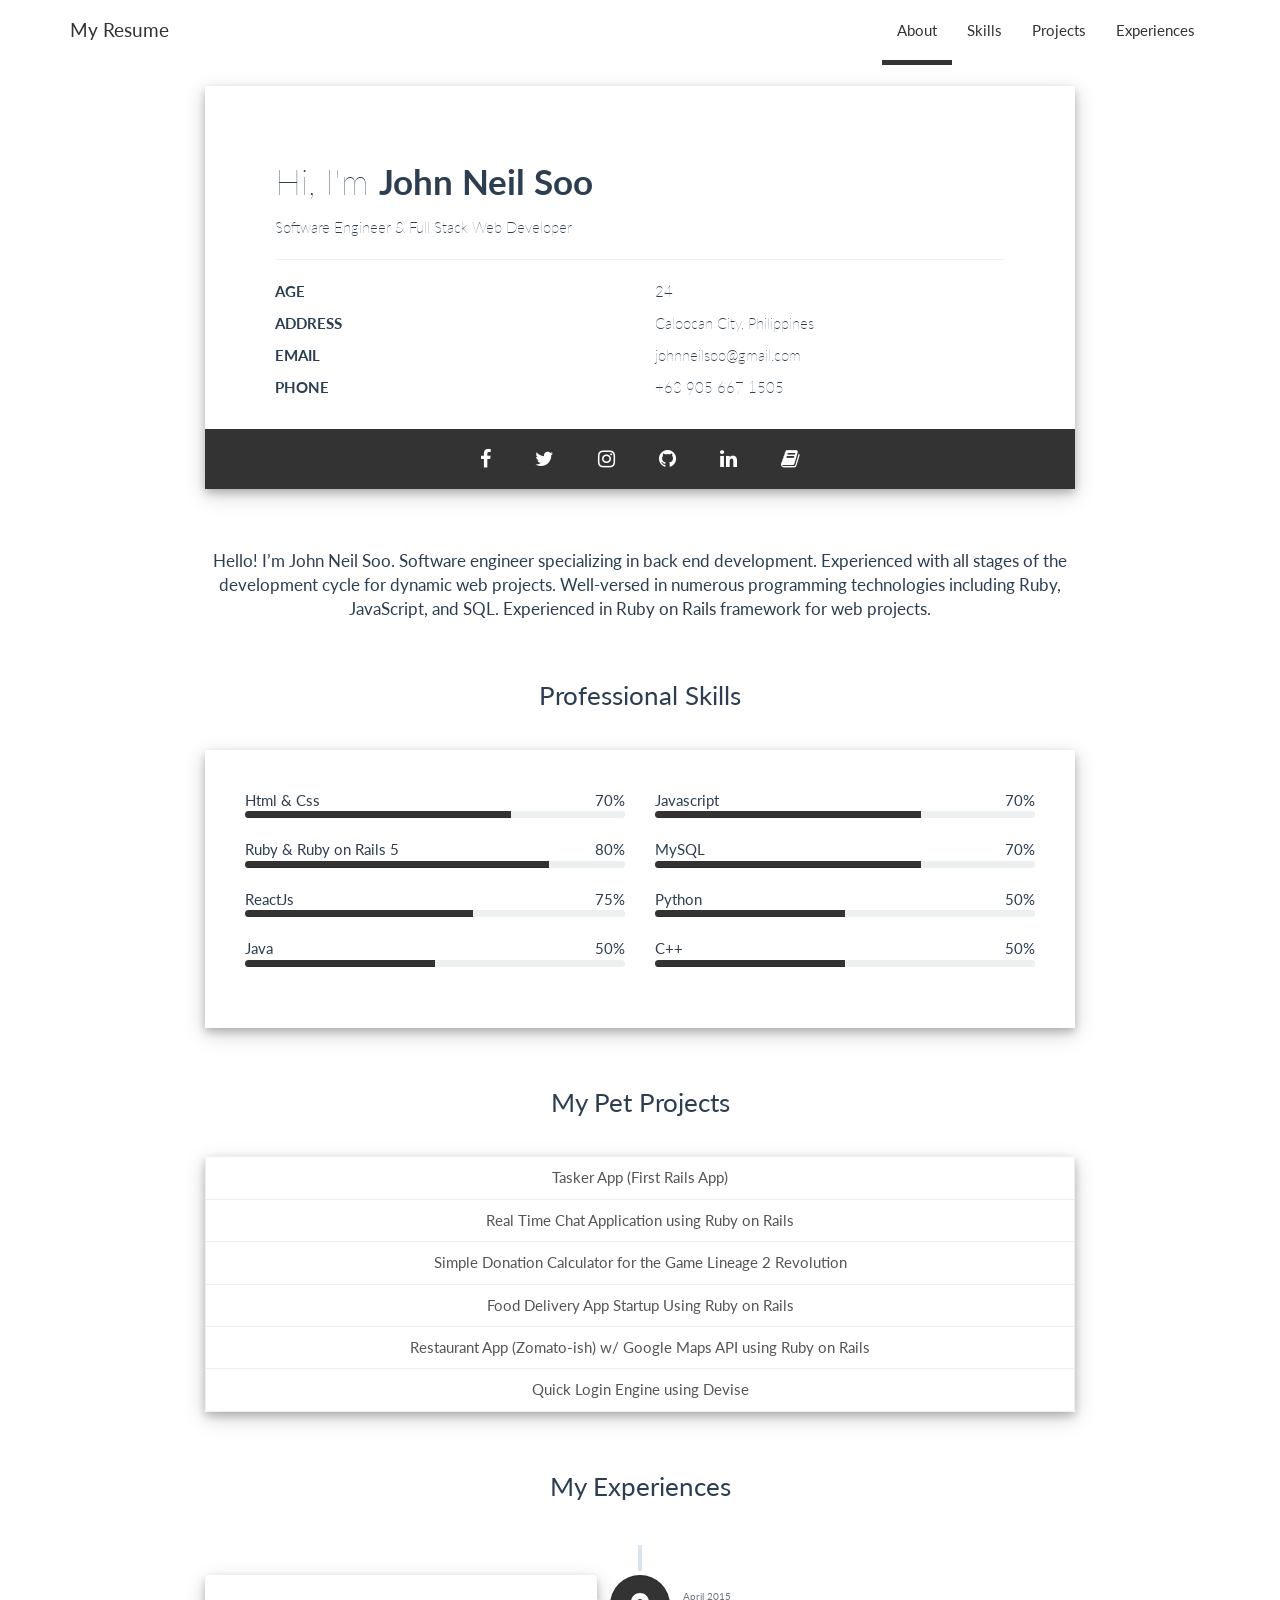
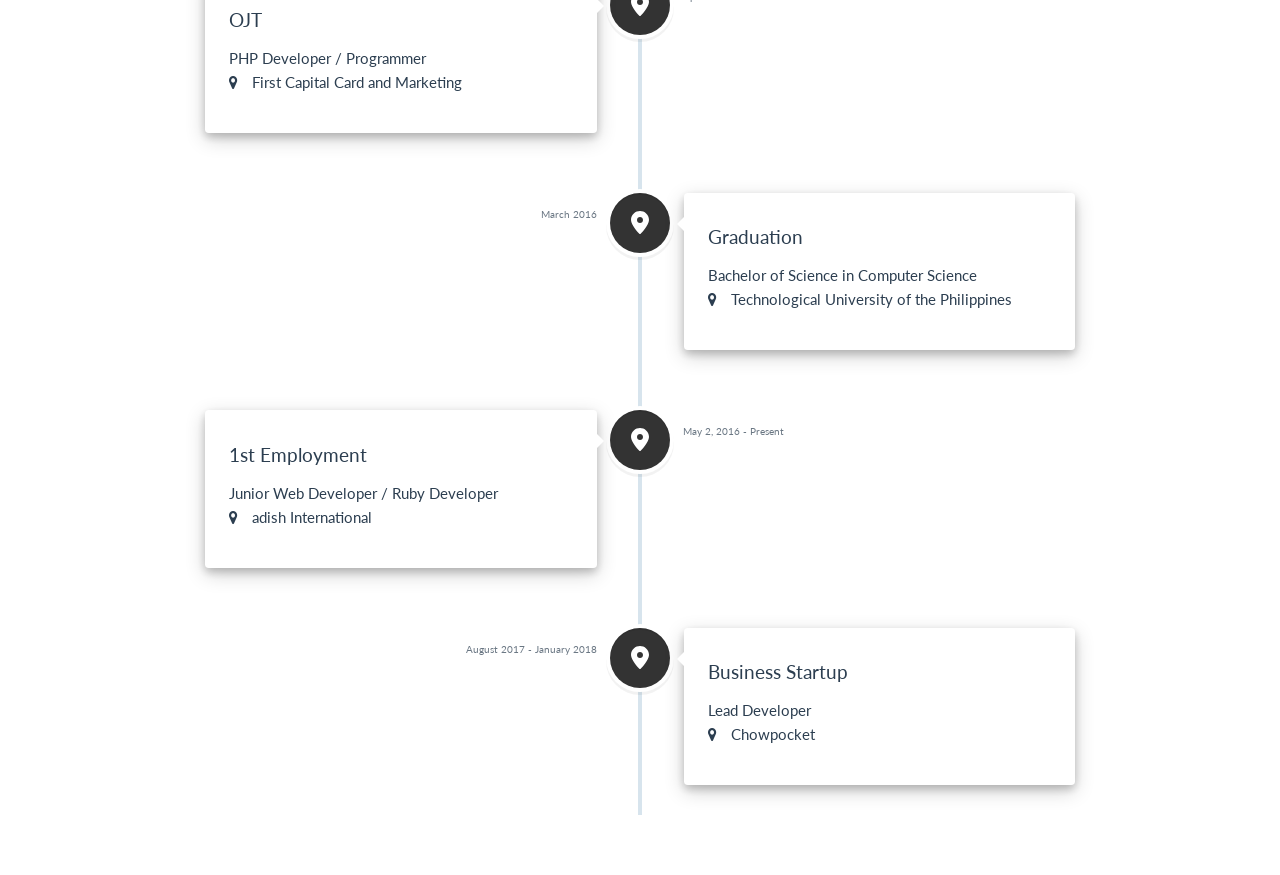
==== index.html @ f39c46b1 "update" ====
<!DOCTYPE html>
<html>
  <head>
    <title>JN Soo</title>
    <link rel="stylesheet" href="./css/bootstrap.css">
    <link rel="stylesheet" href="./css/index.css">
    <link rel="stylesheet" href="./css/style.css">
    <link rel="stylesheet" href="./css/animate.css">
    <link rel="stylesheet" href="./css/font-awesome.min.css">

    <script src="https://ajax.googleapis.com/ajax/libs/jquery/3.1.1/jquery.min.js"></script>
    <script src="./js/bootstrap.min.js"></script>
    <script src="./js/main.js"></script>
    <script src="./js/modernizr.js"></script>
    <script src="./js/index.js"></script>
  </head>
  <body id="about">
    <nav class="navbar navbar-default affix-top">
      <div class="container">
        <div class="navbar-header">
          <button type="button" class="navbar-toggle collapsed" data-toggle="collapse" data-target="#bs-example-navbar-collapse-1">
            <span class="sr-only">Toggle navigation</span>
            <span class="icon-bar"></span>
            <span class="icon-bar"></span>
            <span class="icon-bar"></span>
          </button>
          <a class="navbar-brand" href="#about">My Resume</a>
        </div>

        <div id="menu-center" class="collapse navbar-collapse">
          <ul class="nav navbar-nav navbar-right">
            <li class="active"><a href="#about">About <span class="sr-only">(current)</span></a></li>
            <li><a href="#skills">Skills</a></li>
            <li><a href="#projects">Projects</a></li>
            <li><a href="#experiences">Experiences</a></li>
          </ul>
        </div>
      </div>
    </nav>

    <div class="container container-body">
      <div class="profile-card with-shadow">
        <div class="profile-body">
          <div class="row">
            <div class="col-sm-12">
              <div class="profile-info">
                <div class="profile-title">
                  <p>Hi, I'm <b>John Neil Soo</b></p>
                </div>
                Software Engineer & Full Stack Web Developer
                <hr>
                <div class="row">
                  <div class="col-sm-6">
                    <p><b>AGE</b></p>
                  </div>
                  <div class="col-sm-6">
                    <p>24</p>
                  </div>
                  <div class="col-sm-6">
                    <p><b>ADDRESS</b></p>
                  </div>
                  <div class="col-sm-6">
                    <p>Caloocan City, Philippines</p>
                  </div>
                  <div class="col-sm-6">
                    <p><b>EMAIL</b></p>
                  </div>
                  <div class="col-sm-6">
                    <p>johnneilsoo@gmail.com</p>
                  </div>
                  <div class="col-sm-6">
                    <p><b>PHONE</b></p>
                  </div>
                  <div class="col-sm-6">
                    <p>+63 905 667 1505</p>
                  </div>
                </div>
              </div>
            </div>

          </div>
        </div>

        <div class="profile-card-footer">
          <div class="text-center profile-icons">
            <a href="https://www.facebook.com/jnsoo14" target="_blank" data-toggle='tooltip' title='Facebook' data-placement='bottom'><i class="fa fa-facebook"></i></a>
            <a href="https://twitter.com/Soosage" target="_blank" data-toggle='tooltip' title='Twitter' data-placement='bottom'><i class="fa fa-twitter"></i></a>
            <a href="https://www.instagram.com/jnsoo/" target="_blank" data-toggle='tooltip' title='Instagram' data-placement='bottom'><i class="fa fa-instagram"></i></a>
            <a href="https://github.com/jnsoo123" target="_blank" data-toggle='tooltip' title='Github' data-placement='bottom'><i class="fa fa-github"></i></a>
            <a href="https://www.linkedin.com/in/john-neil-soo-462283141/" target="_blank" data-toggle='tooltip' title='Linkedin' data-placement='bottom'><i class="fa fa-linkedin"></i></a>
            <a href="https://docs.google.com/document/d/1yaDJ1SK5xL2ByjGnhY2Q4fJQujVkq-oKQQRE0r4X5lg/edit?usp=sharing" target="_blank" data-toggle='tooltip' title='Online Resume' data-placement='bottom'><i class="fa fa-book"></i></a>
          </div>
        </div>
      </div>

      <div class="profile-description">
        <p>Hello! I’m John Neil Soo. Software engineer specializing in back end development. Experienced with all stages of the development cycle for dynamic web projects. Well-versed in numerous programming technologies including Ruby, JavaScript, and SQL. Experienced in Ruby on Rails framework for web projects. </p>
      </div>

      <div id="skills">
        <h3 class="text-center title-bottom-margin">Professional Skills</h3>

        <div class="professional-skills with-shadow">
          <div class="row">
            <div class="col-md-6">
              <div class="clearfix">
                <div class="pull-left">Html & Css</div>
                <div class="pull-right">70%</div>
              </div>
              <div class="progress">
                <div class="progress-bar" style="width: 70%;"></div>
              </div>
            </div>
            <div class="col-md-6">
              <div class="clearfix">
                <div class="pull-left">Javascript</div>
                <div class="pull-right">70%</div>
              </div>
              <div class="progress">
                <div class="progress-bar" style="width: 70%;"></div>
              </div>
            </div>
            <div class="col-md-6">
              <div class="clearfix">
                <div class="pull-left">Ruby & Ruby on Rails 5</div>
                <div class="pull-right">80%</div>
              </div>
              <div class="progress">
                <div class="progress-bar" style="width: 80%;"></div>
              </div>
            </div>
            <div class="col-md-6">
              <div class="clearfix">
                <div class="pull-left">MySQL</div>
                <div class="pull-right">70%</div>
              </div>
              <div class="progress">
                <div class="progress-bar" style="width: 70%;"></div>
              </div>
            </div>
            <div class="col-md-6">
              <div class="clearfix">
                <div class="pull-left">ReactJs</div>
                <div class="pull-right">75%</div>
              </div>
              <div class="progress">
                <div class="progress-bar" style="width: 60%;"></div>
              </div>
            </div>
            <div class="col-md-6">
              <div class="clearfix">
                <div class="pull-left">Python</div>
                <div class="pull-right">50%</div>
              </div>
              <div class="progress">
                <div class="progress-bar" style="width: 50%;"></div>
              </div>
            </div>
            <div class="col-md-6">
              <div class="clearfix">
                <div class="pull-left">Java</div>
                <div class="pull-right">50%</div>
              </div>
              <div class="progress">
                <div class="progress-bar" style="width: 50%;"></div>
              </div>
            </div>
            <div class="col-md-6">
              <div class="clearfix">
                <div class="pull-left">C++</div>
                <div class="pull-right">50%</div>
              </div>
              <div class="progress">
                <div class="progress-bar" style="width: 50%;"></div>
              </div>
            </div>
          </div>
        </div>
      </div>

      <div id="projects">
        <h3 class="text-center title-bottom-margin">My Pet Projects</h3>

        <div class="list-group with-shadow">
          <a href="https://simpletasker.herokuapp.com/"  target="_blank" class="list-group-item text-center">Tasker App (First Rails App)</a>
          <a href="https://chatawesome.herokuapp.com"  target="_blank" class="list-group-item text-center">Real Time Chat Application using Ruby on Rails</a>
          <a href='https://github.com/jnsoo123/donation_calculator' target='_blank' class='list-group-item text-center'>Simple Donation Calculator for the Game Lineage 2 Revolution</a>
          <a href="https://chowpocket.herokuapp.com"  target="_blank" class="list-group-item text-center">Food Delivery App Startup Using Ruby on Rails</a>
          <a href="https://github.com/jnsoo123/restaurant_app"  target="_blank" class="list-group-item text-center">Restaurant App (Zomato-ish) w/ Google Maps API using Ruby on Rails</a>
          <a href='https://github.com/jnsoo123/quick_login/' target='_blank' class='list-group-item text-center'>Quick Login Engine using Devise</a>
        </div>
      </div>

      <div id="experiences">
        <h3 class="text-center title-bottom-margin">My Experiences</h3>
        <section id="cd-timeline">
        	<div class="cd-timeline-block">
        		<div class="cd-timeline-img" style="background-color: #333;">
        			<img src="./img/cd-icon-location.svg" alt="Picture">
        		</div> <!-- cd-timeline-img -->

        		<div class="cd-timeline-content with-shadow">
        			<h4>OJT</h4>
        			<p>PHP Developer / Programmer<br>
              <i class="fa fa-map-marker" style="margin-right: 10px;"></i> First Capital Card and Marketing</p>
        			<span class="cd-date">April 2015</span>
        		</div> <!-- cd-timeline-content -->
        	</div> <!-- cd-timeline-block -->

          <div class="cd-timeline-block">
        		<div class="cd-timeline-img" style="background-color: #333;">
        			<img src="./img/cd-icon-location.svg" alt="Picture">
        		</div> <!-- cd-timeline-img -->

        		<div class="cd-timeline-content with-shadow">
        			<h4>Graduation</h4>
        			<p>Bachelor of Science in Computer Science<br>
              <i class="fa fa-map-marker" style="margin-right: 10px;"></i> Technological University of the Philippines</p>
        			<span class="cd-date">March 2016</span>
        		</div> <!-- cd-timeline-content -->
        	</div> <!-- cd-timeline-block -->

          <div class="cd-timeline-block">
        		<div class="cd-timeline-img" style="background-color: #333;">
        			<img src="./img/cd-icon-location.svg" alt="Picture">
        		</div> <!-- cd-timeline-img -->

        		<div class="cd-timeline-content with-shadow">
        			<h4>1st Employment</h4>
        			<p>Junior Web Developer / Ruby Developer<br>
              <i class="fa fa-map-marker" style="margin-right: 10px;"></i> adish International</p>
        			<span class="cd-date">May 2, 2016 - Present</span>
        		</div> <!-- cd-timeline-content -->
        	</div> <!-- cd-timeline-block -->

          <div class="cd-timeline-block">
        		<div class="cd-timeline-img" style="background-color: #333;">
        			<img src="./img/cd-icon-location.svg" alt="Picture">
        		</div> <!-- cd-timeline-img -->

        		<div class="cd-timeline-content with-shadow">
        			<h4>Business Startup</h4>
        			<p>Lead Developer<br>
              <i class="fa fa-map-marker" style="margin-right: 10px;"></i> Chowpocket</p>
        			<span class="cd-date">August 2017 - January 2018</span>
        		</div> <!-- cd-timeline-content -->
        	</div> <!-- cd-timeline-block -->
        </section>
      </div>
    </div>

  </body>
</html>
---- css/index.css ----
.navbar {
  z-index: 1000;
}

.container-body {
  max-width: 900px;
}

.container-body > div {
  margin-bottom: 60px;
}

.profile-card {
  margin-bottom: 50px;
}

.with-shadow {
  box-shadow: 0 4px 8px 0 rgba(0, 0, 0, 0.2), 0 6px 20px 0 rgba(0, 0, 0, 0.19)!important;
}

.profile-body {
  padding: 50px 50px 0 50px;
  font-weight: 100;
}

.profile-info {
  padding: 20px;
}

.profile-info .profile-title {
  font-size: 35px;
}

.profile-card-footer {
  height: 60px;
  background-color: #333;
  color: white;
  padding: 15px;
}

.profile-icons a {
  margin: 0 20px;
  font-size: 20px;
  color: white;
}

.profile-description p {
  text-align: center;
  font-size: 17px;
}

.professional-skills {
  padding: 40px;
}

.progress, .progress-bar {
  height: 7px;
}
.progress-bar {
  background-color: #333;
}

.title-bottom-margin {
  margin-bottom: 40px;
}

.affix-top {

  background: none;
  color: white;
  border: 0;
  a {
    color: #fff;
  }
  li.active {
    a {
      border-bottom: 2px solid #fff;
      background: none;
    }
  }

  li.dropdown a {
    &:focus {
      background: none;
    }
  }
  li ul.dropdown-menu {
    a {
      color: #000;
    }
  }
}

.affix {
  top: 0;
  width: 100%;
  background-color: white;
  box-shadow: 0 4px 8px 0 rgba(0, 0, 0, 0.2), 0 6px 20px 0 rgba(0, 0, 0, 0.19)!important;
  position: fixed;
  z-index: 1;
  border-radius: 0px;
  border: 0;
}

.affix + .container {
  padding-top: 84px;
}
---- css/style.css ----
/* --------------------------------

Primary style

-------------------------------- */
/* --------------------------------

Modules - reusable parts of our design

-------------------------------- */
.cd-container {
  /* this class is used to give a max-width to the element it is applied to, and center it horizontally when it reaches that max-width */
  width: 90%;
  max-width: 1170px;
  margin: 0 auto;
}
.cd-container::after {
  /* clearfix */
  content: '';
  display: table;
  clear: both;
}

/* --------------------------------

Main components

-------------------------------- */
header {
  height: 200px;
  line-height: 200px;
  text-align: center;
  background: #303e49;
}
header h1 {
  color: white;
  font-size: 18px;
  font-size: 1.125rem;
}
@media only screen and (min-width: 1170px) {
  header {
    height: 300px;
    line-height: 300px;
  }
  header h1 {
    font-size: 24px;
    font-size: 1.5rem;
  }
}

#cd-timeline {
  position: relative;
  padding: 2em 0;
  margin-top: 2em;
  margin-bottom: 2em;
}
#cd-timeline::before {
  /* this is the vertical line */
  content: '';
  position: absolute;
  top: 0;
  left: 18px;
  height: 100%;
  width: 4px;
  background: #d7e4ed;
}
@media only screen and (min-width: 1170px) {
  #cd-timeline {
    margin-top: 3em;
    margin-bottom: 3em;
  }
  #cd-timeline::before {
    left: 50%;
    margin-left: -2px;
  }
}

.cd-timeline-block {
  position: relative;
  margin: 2em 0;
}
.cd-timeline-block:after {
  content: "";
  display: table;
  clear: both;
}
.cd-timeline-block:first-child {
  margin-top: 0;
}
.cd-timeline-block:last-child {
  margin-bottom: 0;
}
@media only screen and (min-width: 1170px) {
  .cd-timeline-block {
    margin: 4em 0;
  }
  .cd-timeline-block:first-child {
    margin-top: 0;
  }
  .cd-timeline-block:last-child {
    margin-bottom: 0;
  }
}

.cd-timeline-img {
  position: absolute;
  top: 0;
  left: 0;
  width: 40px;
  height: 40px;
  border-radius: 50%;
  box-shadow: 0 0 0 4px white, inset 0 2px 0 rgba(0, 0, 0, 0.08), 0 3px 0 4px rgba(0, 0, 0, 0.05);
}
.cd-timeline-img img {
  display: block;
  width: 24px;
  height: 24px;
  position: relative;
  left: 50%;
  top: 50%;
  margin-left: -12px;
  margin-top: -12px;
}
.cd-timeline-img.cd-picture {
  background: #75ce66;
}
.cd-timeline-img.cd-movie {
  background: #c03b44;
}
.cd-timeline-img.cd-location {
  background: #f0ca45;
}
@media only screen and (min-width: 1170px) {
  .cd-timeline-img {
    width: 60px;
    height: 60px;
    left: 50%;
    margin-left: -30px;
    /* Force Hardware Acceleration in WebKit */
    -webkit-transform: translateZ(0);
    -webkit-backface-visibility: hidden;
  }
  .cssanimations .cd-timeline-img.is-hidden {
    visibility: hidden;
  }
  .cssanimations .cd-timeline-img.bounce-in {
    visibility: visible;
    -webkit-animation: cd-bounce-1 0.6s;
    -moz-animation: cd-bounce-1 0.6s;
    animation: cd-bounce-1 0.6s;
  }
}

@-webkit-keyframes cd-bounce-1 {
  0% {
    opacity: 0;
    -webkit-transform: scale(0.5);
  }

  60% {
    opacity: 1;
    -webkit-transform: scale(1.2);
  }

  100% {
    -webkit-transform: scale(1);
  }
}
@-moz-keyframes cd-bounce-1 {
  0% {
    opacity: 0;
    -moz-transform: scale(0.5);
  }

  60% {
    opacity: 1;
    -moz-transform: scale(1.2);
  }

  100% {
    -moz-transform: scale(1);
  }
}
@keyframes cd-bounce-1 {
  0% {
    opacity: 0;
    -webkit-transform: scale(0.5);
    -moz-transform: scale(0.5);
    -ms-transform: scale(0.5);
    -o-transform: scale(0.5);
    transform: scale(0.5);
  }

  60% {
    opacity: 1;
    -webkit-transform: scale(1.2);
    -moz-transform: scale(1.2);
    -ms-transform: scale(1.2);
    -o-transform: scale(1.2);
    transform: scale(1.2);
  }

  100% {
    -webkit-transform: scale(1);
    -moz-transform: scale(1);
    -ms-transform: scale(1);
    -o-transform: scale(1);
    transform: scale(1);
  }
}
.cd-timeline-content {
  position: relative;
  margin-left: 60px;
  background: white;
  border-radius: 0.25em;
  padding: 1em;
  box-shadow: 0 3px 0 #d7e4ed;
}
.cd-timeline-content:after {
  content: "";
  display: table;
  clear: both;
}
.cd-timeline-content h2 {
  color: #303e49;
}
.cd-timeline-content p, .cd-timeline-content .cd-read-more, .cd-timeline-content .cd-date {
  /*font-size: 13px;
  font-size: 0.8125rem;*/
}
.cd-timeline-content .cd-read-more, .cd-timeline-content .cd-date {
  display: inline-block;
}
.cd-timeline-content p {
  margin: 1em 0;
  line-height: 1.6;
}
.cd-timeline-content .cd-read-more {
  float: right;
  padding: .8em 1em;
  background: #acb7c0;
  color: white;
  border-radius: 0.25em;
}
.no-touch .cd-timeline-content .cd-read-more:hover {
  background-color: #bac4cb;
}
.cd-timeline-content .cd-date {
  float: left;
  padding: .8em 0;
  opacity: .7;
}
.cd-timeline-content::before {
  content: '';
  position: absolute;
  top: 16px;
  right: 100%;
  height: 0;
  width: 0;
  border: 7px solid transparent;
  border-right: 7px solid white;
}
@media only screen and (min-width: 768px) {
  /*.cd-timeline-content h2 {
    font-size: 20px;
    font-size: 1.25rem;
  }
  .cd-timeline-content p {
    font-size: 16px;
    font-size: 1rem;
  }
  .cd-timeline-content .cd-read-more, .cd-timeline-content .cd-date {
    font-size: 14px;
    font-size: 0.875rem;
  }*/
}
@media only screen and (min-width: 1170px) {
  .cd-timeline-content {
    margin-left: 0;
    padding: 1.6em;
    width: 45%;
  }
  .cd-timeline-content::before {
    top: 24px;
    left: 100%;
    border-color: transparent;
    border-left-color: white;
  }
  .cd-timeline-content .cd-read-more {
    float: left;
  }
  .cd-timeline-content .cd-date {
    position: absolute;
    width: 100%;
    left: 122%;
    top: 6px;
    font-size: 16px;
    font-size: 1rem;
  }
  .cd-timeline-block:nth-child(even) .cd-timeline-content {
    float: right;
  }
  .cd-timeline-block:nth-child(even) .cd-timeline-content::before {
    top: 24px;
    left: auto;
    right: 100%;
    border-color: transparent;
    border-right-color: white;
  }
  .cd-timeline-block:nth-child(even) .cd-timeline-content .cd-read-more {
    float: right;
  }
  .cd-timeline-block:nth-child(even) .cd-timeline-content .cd-date {
    left: auto;
    right: 122%;
    text-align: right;
  }
  .cssanimations .cd-timeline-content.is-hidden {
    visibility: hidden;
  }
  .cssanimations .cd-timeline-content.bounce-in {
    visibility: visible;
    -webkit-animation: cd-bounce-2 0.6s;
    -moz-animation: cd-bounce-2 0.6s;
    animation: cd-bounce-2 0.6s;
  }
}

@media only screen and (min-width: 1170px) {
  /* inverse bounce effect on even content blocks */
  .cssanimations .cd-timeline-block:nth-child(even) .cd-timeline-content.bounce-in {
    -webkit-animation: cd-bounce-2-inverse 0.6s;
    -moz-animation: cd-bounce-2-inverse 0.6s;
    animation: cd-bounce-2-inverse 0.6s;
  }
}
@-webkit-keyframes cd-bounce-2 {
  0% {
    opacity: 0;
    -webkit-transform: translateX(-100px);
  }

  60% {
    opacity: 1;
    -webkit-transform: translateX(20px);
  }

  100% {
    -webkit-transform: translateX(0);
  }
}
@-moz-keyframes cd-bounce-2 {
  0% {
    opacity: 0;
    -moz-transform: translateX(-100px);
  }

  60% {
    opacity: 1;
    -moz-transform: translateX(20px);
  }

  100% {
    -moz-transform: translateX(0);
  }
}
@keyframes cd-bounce-2 {
  0% {
    opacity: 0;
    -webkit-transform: translateX(-100px);
    -moz-transform: translateX(-100px);
    -ms-transform: translateX(-100px);
    -o-transform: translateX(-100px);
    transform: translateX(-100px);
  }

  60% {
    opacity: 1;
    -webkit-transform: translateX(20px);
    -moz-transform: translateX(20px);
    -ms-transform: translateX(20px);
    -o-transform: translateX(20px);
    transform: translateX(20px);
  }

  100% {
    -webkit-transform: translateX(0);
    -moz-transform: translateX(0);
    -ms-transform: translateX(0);
    -o-transform: translateX(0);
    transform: translateX(0);
  }
}
@-webkit-keyframes cd-bounce-2-inverse {
  0% {
    opacity: 0;
    -webkit-transform: translateX(100px);
  }

  60% {
    opacity: 1;
    -webkit-transform: translateX(-20px);
  }

  100% {
    -webkit-transform: translateX(0);
  }
}
@-moz-keyframes cd-bounce-2-inverse {
  0% {
    opacity: 0;
    -moz-transform: translateX(100px);
  }

  60% {
    opacity: 1;
    -moz-transform: translateX(-20px);
  }

  100% {
    -moz-transform: translateX(0);
  }
}
@keyframes cd-bounce-2-inverse {
  0% {
    opacity: 0;
    -webkit-transform: translateX(100px);
    -moz-transform: translateX(100px);
    -ms-transform: translateX(100px);
    -o-transform: translateX(100px);
    transform: translateX(100px);
  }

  60% {
    opacity: 1;
    -webkit-transform: translateX(-20px);
    -moz-transform: translateX(-20px);
    -ms-transform: translateX(-20px);
    -o-transform: translateX(-20px);
    transform: translateX(-20px);
  }

  100% {
    -webkit-transform: translateX(0);
    -moz-transform: translateX(0);
    -ms-transform: translateX(0);
    -o-transform: translateX(0);
    transform: translateX(0);
  }
}
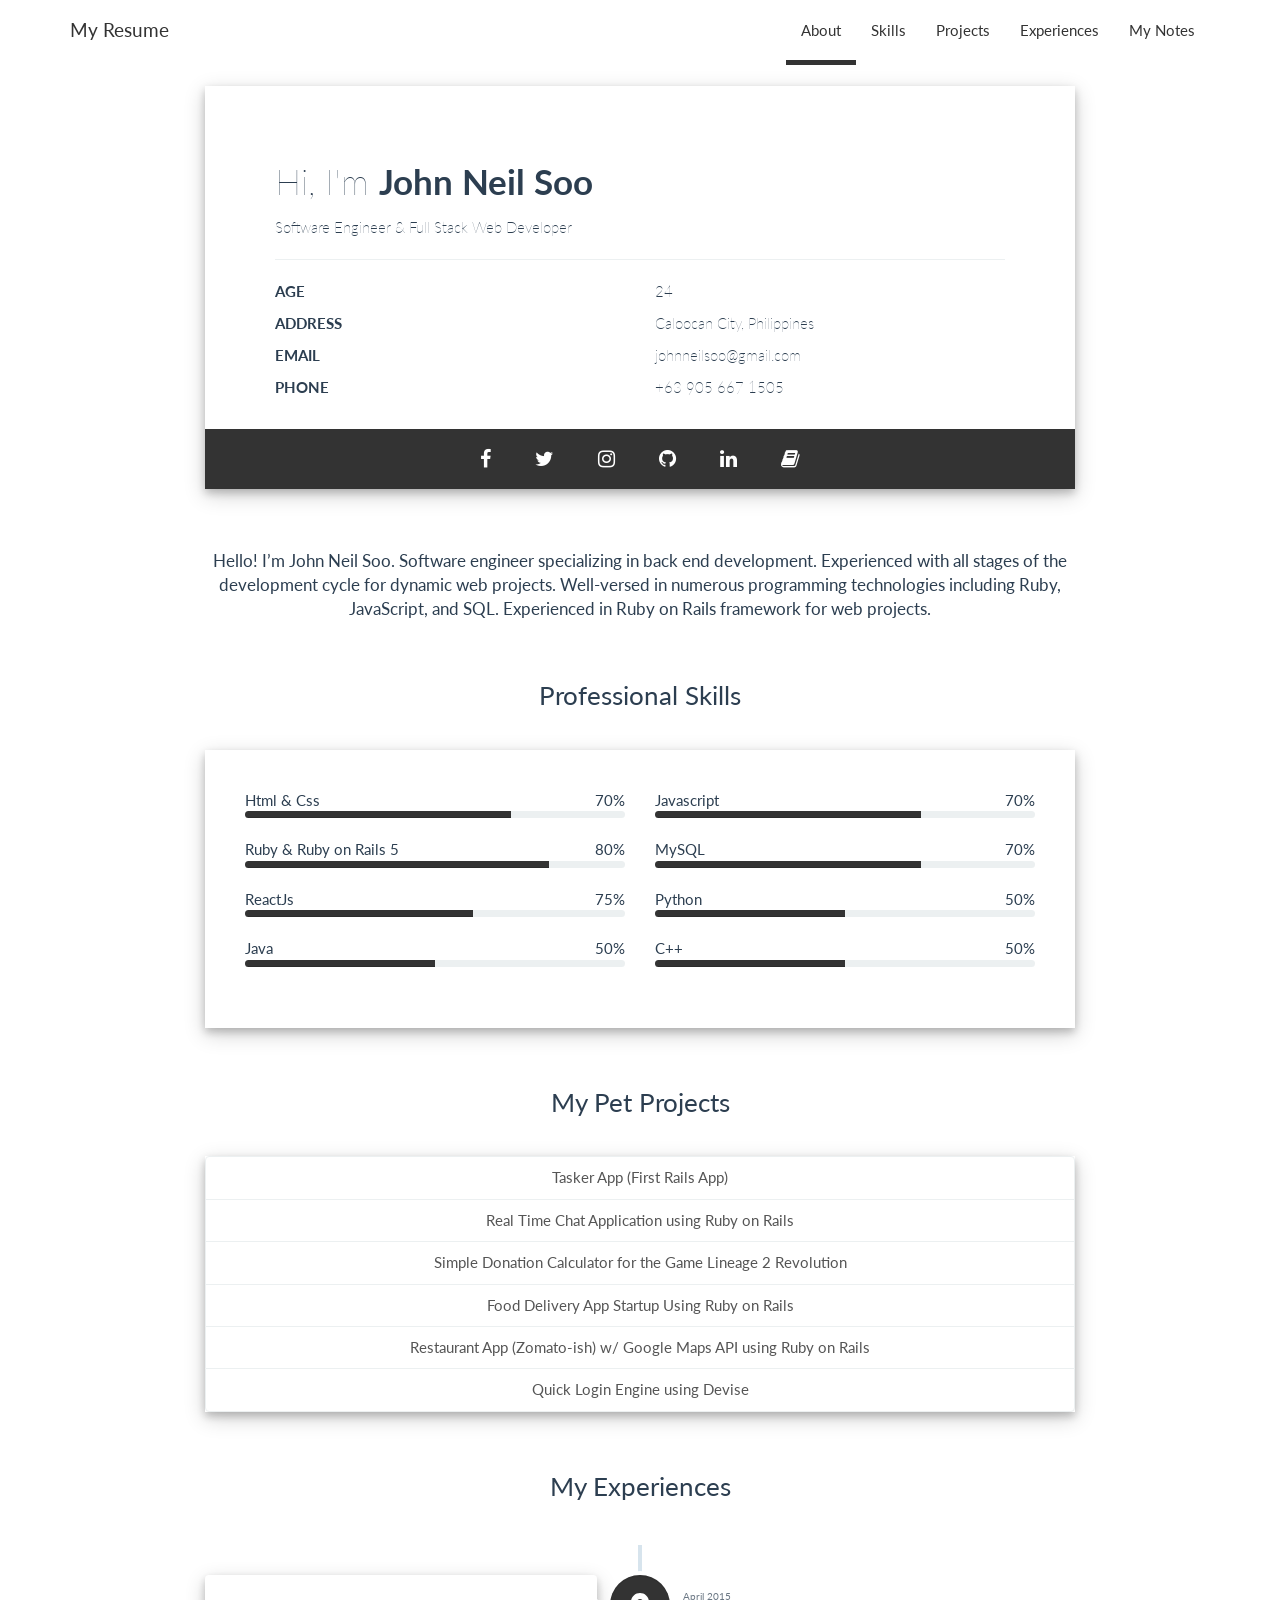
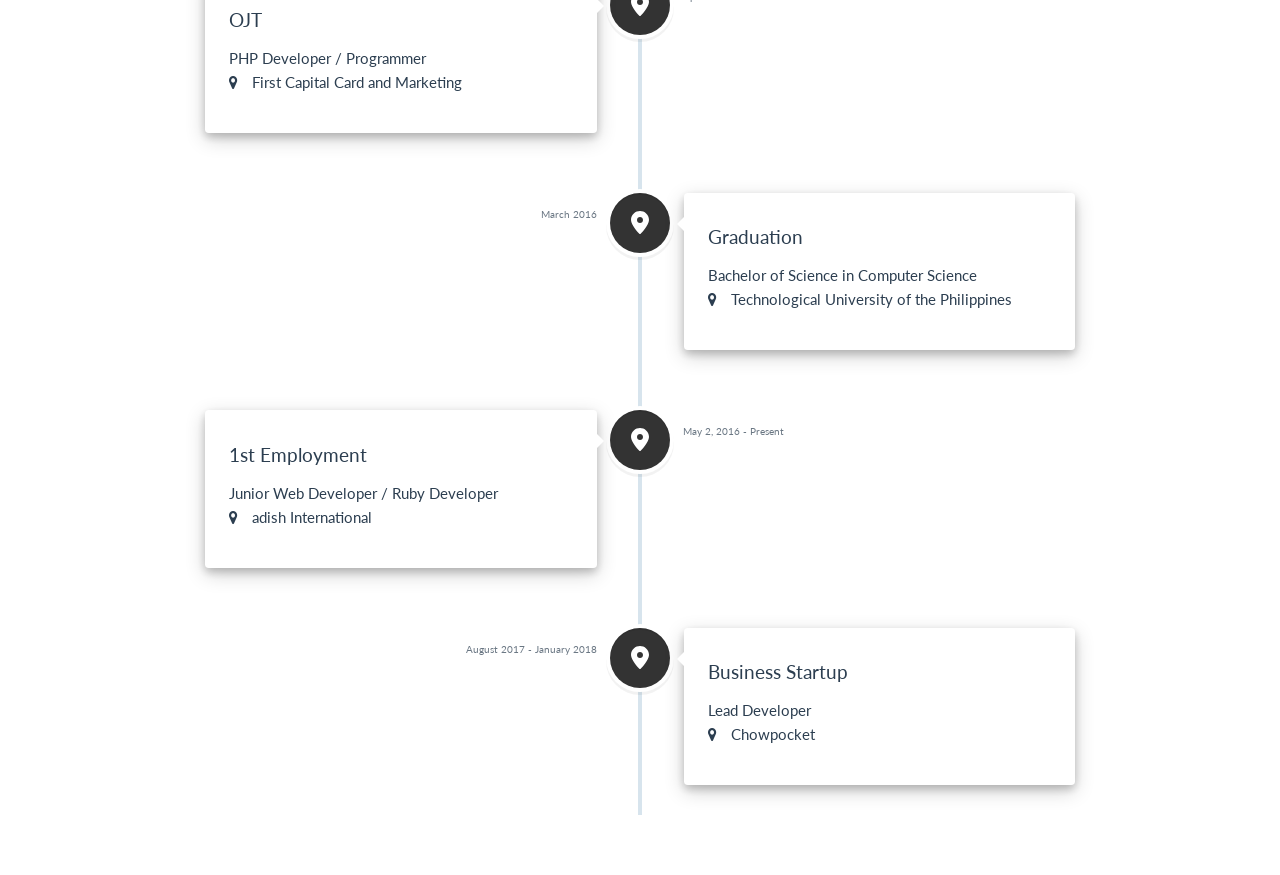
==== commit ef2a753f: "added dev notes" ====
--- a/index.html
+++ b/index.html
@@ -33,6 +33,9 @@
             <li><a href="#skills">Skills</a></li>
             <li><a href="#projects">Projects</a></li>
             <li><a href="#experiences">Experiences</a></li>
+            <li>
+              <a href="./posts/my_notes.html">My Notes</a>
+            </li>
           </ul>
         </div>
       </div>
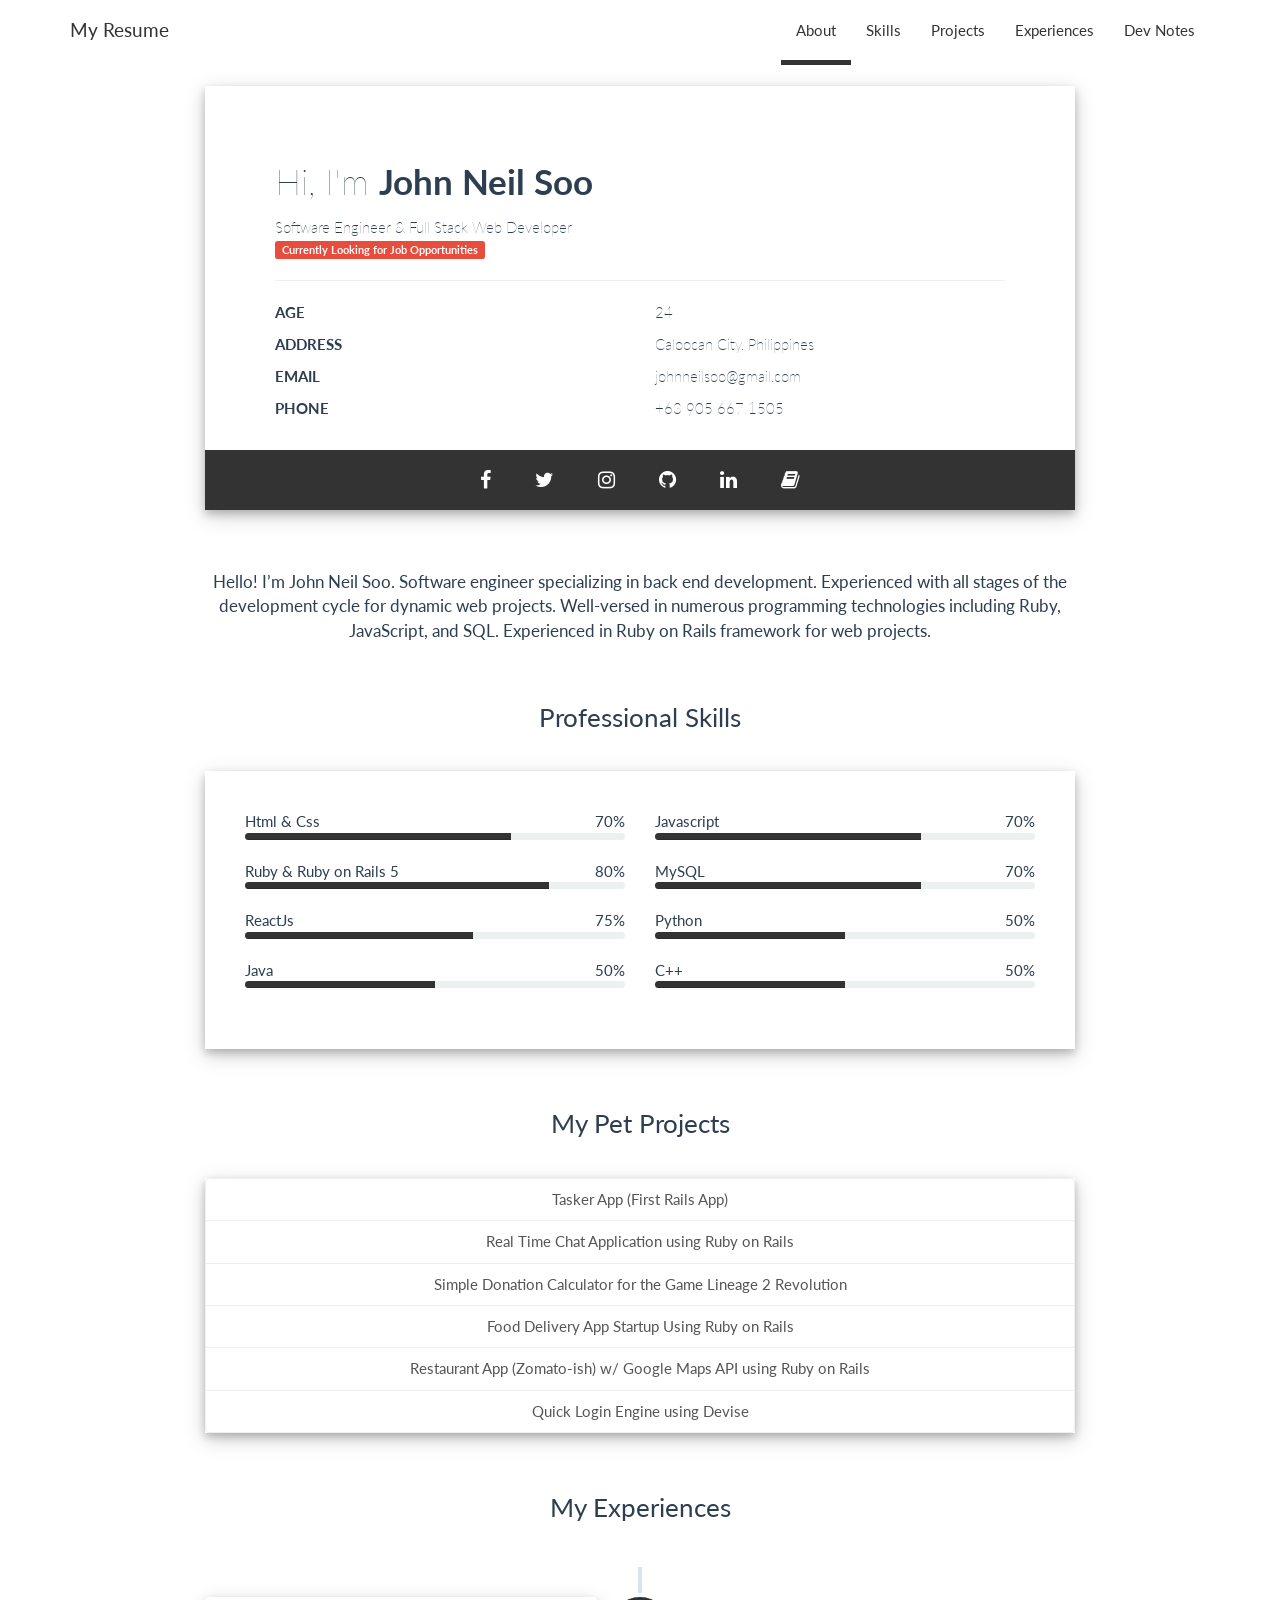
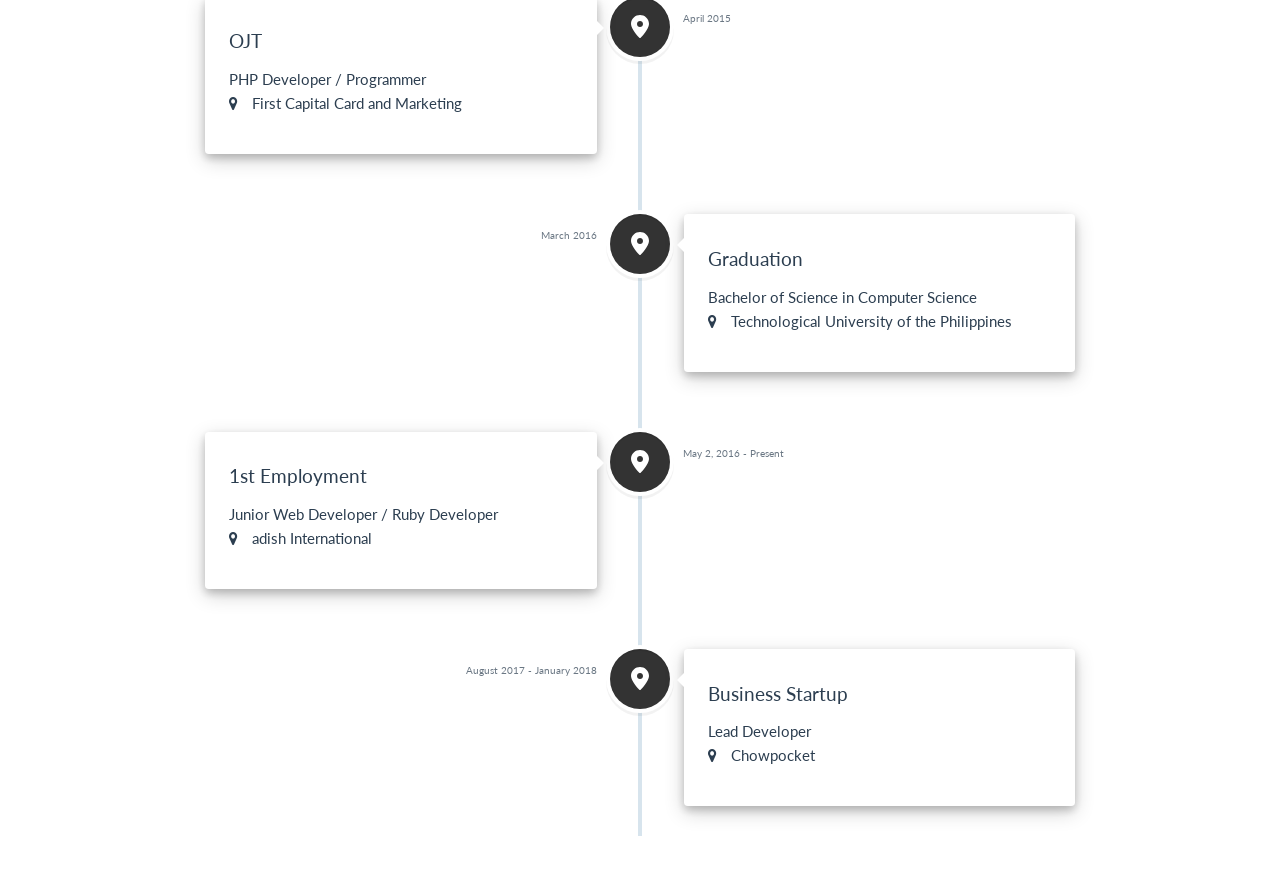
==== commit 80b6378e: "updates" ====
--- a/index.html
+++ b/index.html
@@ -33,9 +33,7 @@
             <li><a href="#skills">Skills</a></li>
             <li><a href="#projects">Projects</a></li>
             <li><a href="#experiences">Experiences</a></li>
-            <li>
-              <a href="./posts/my_notes.html">My Notes</a>
-            </li>
+            <li><a href="./posts/my_notes.html">Dev Notes</a></li>
           </ul>
         </div>
       </div>
@@ -51,6 +49,8 @@
                   <p>Hi, I'm <b>John Neil Soo</b></p>
                 </div>
                 Software Engineer & Full Stack Web Developer
+                <br>
+                <span class='label label-danger'>Currently Looking for Job Opportunities</span>
                 <hr>
                 <div class="row">
                   <div class="col-sm-6">
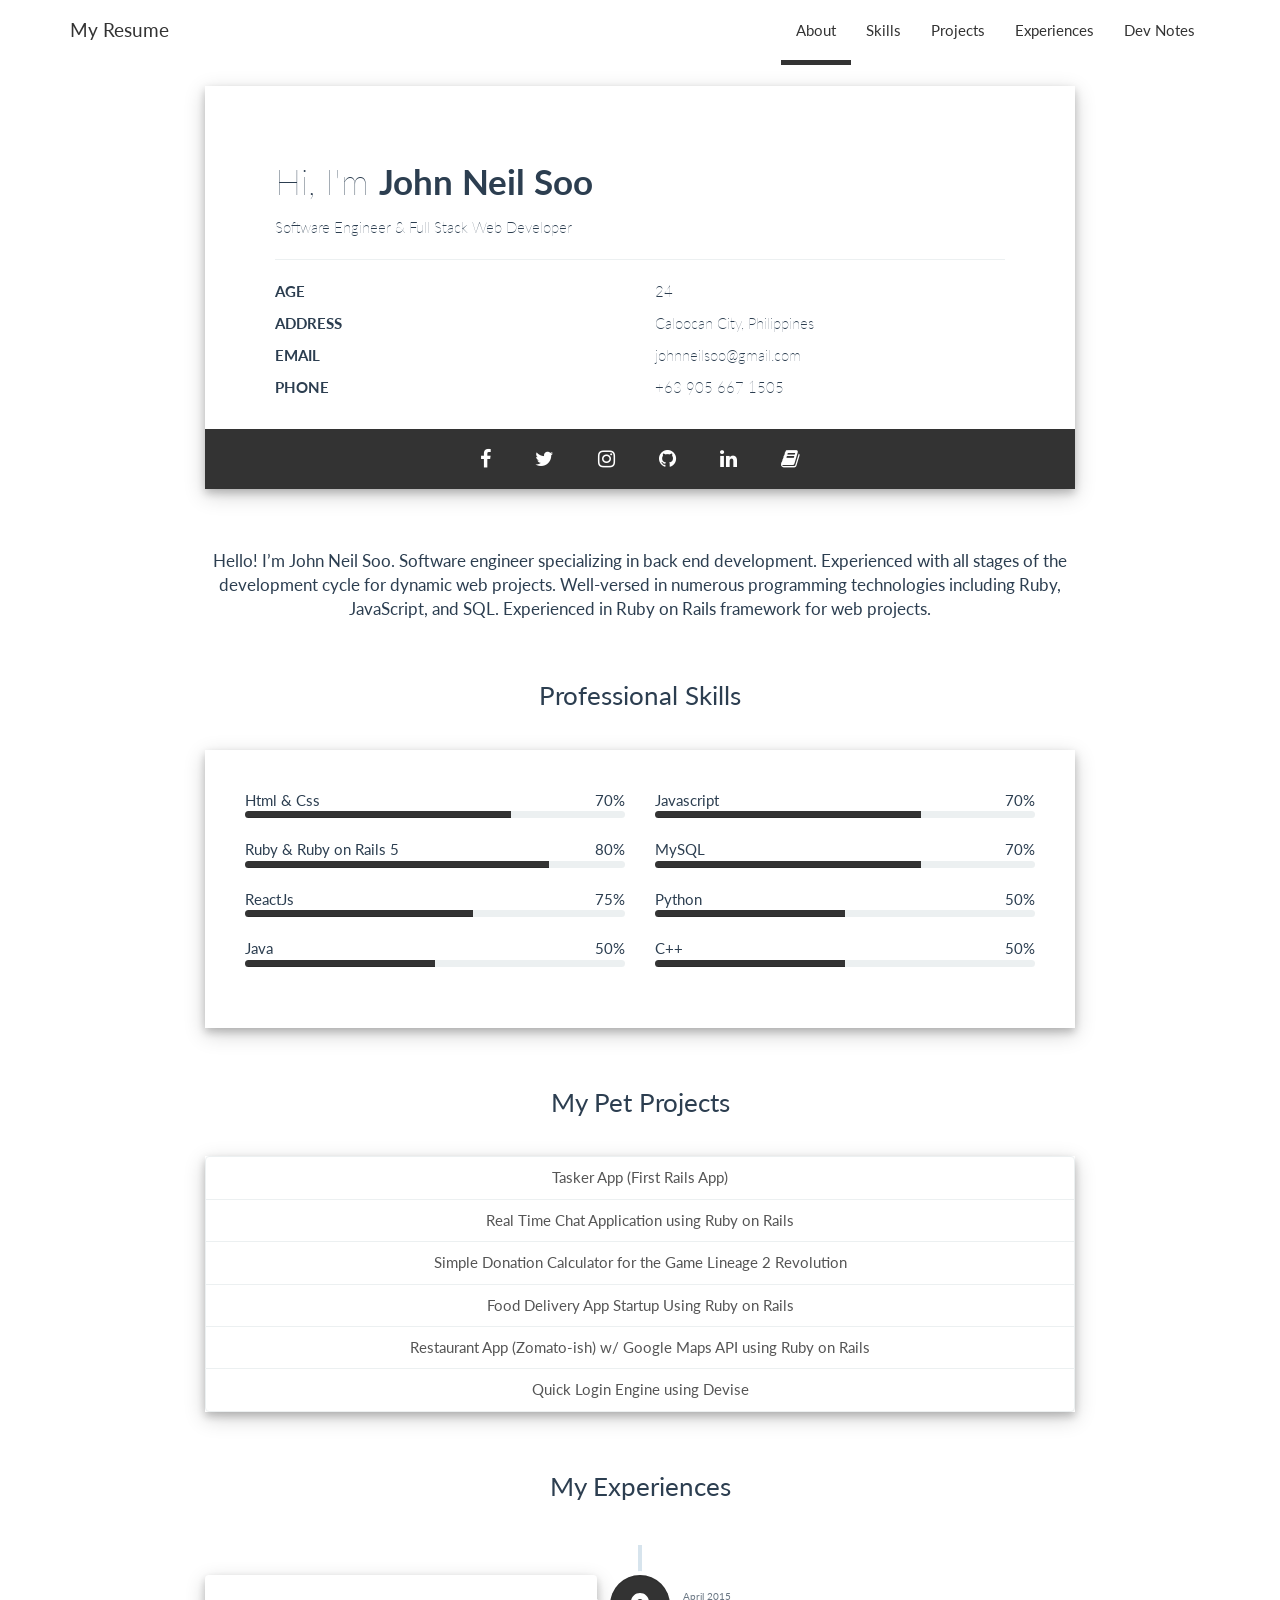
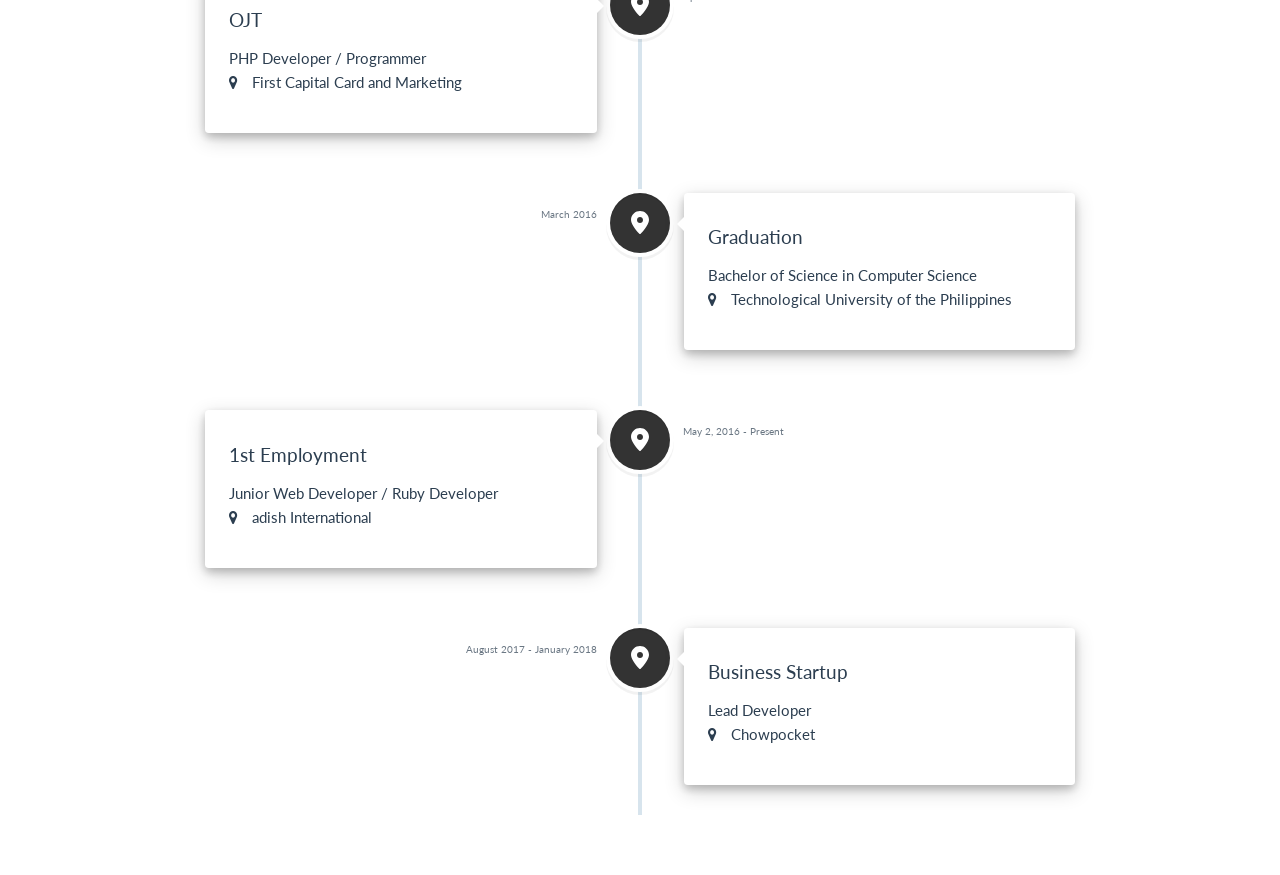
==== commit f4e19e5f: "typo changes" ====
--- a/index.html
+++ b/index.html
@@ -50,7 +50,6 @@
                 </div>
                 Software Engineer & Full Stack Web Developer
                 <br>
-                <span class='label label-danger'>Currently Looking for Job Opportunities</span>
                 <hr>
                 <div class="row">
                   <div class="col-sm-6">
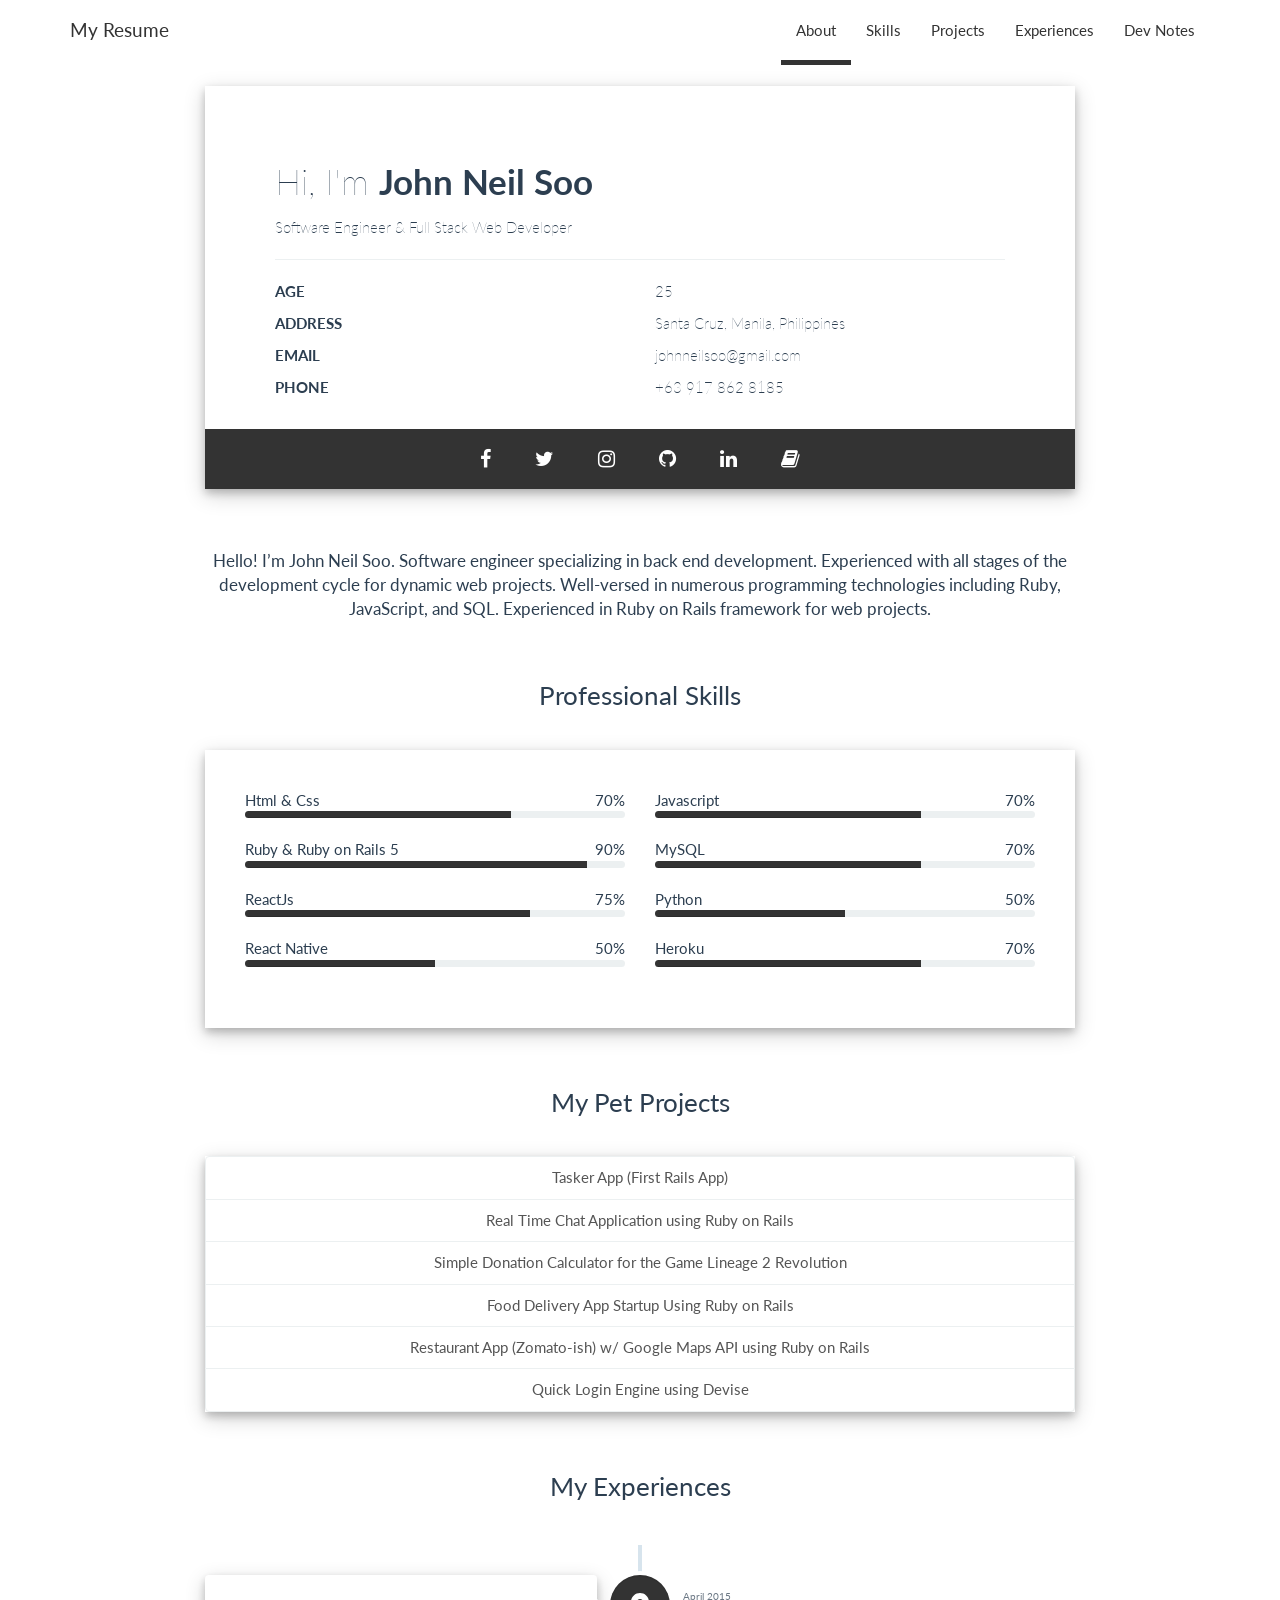
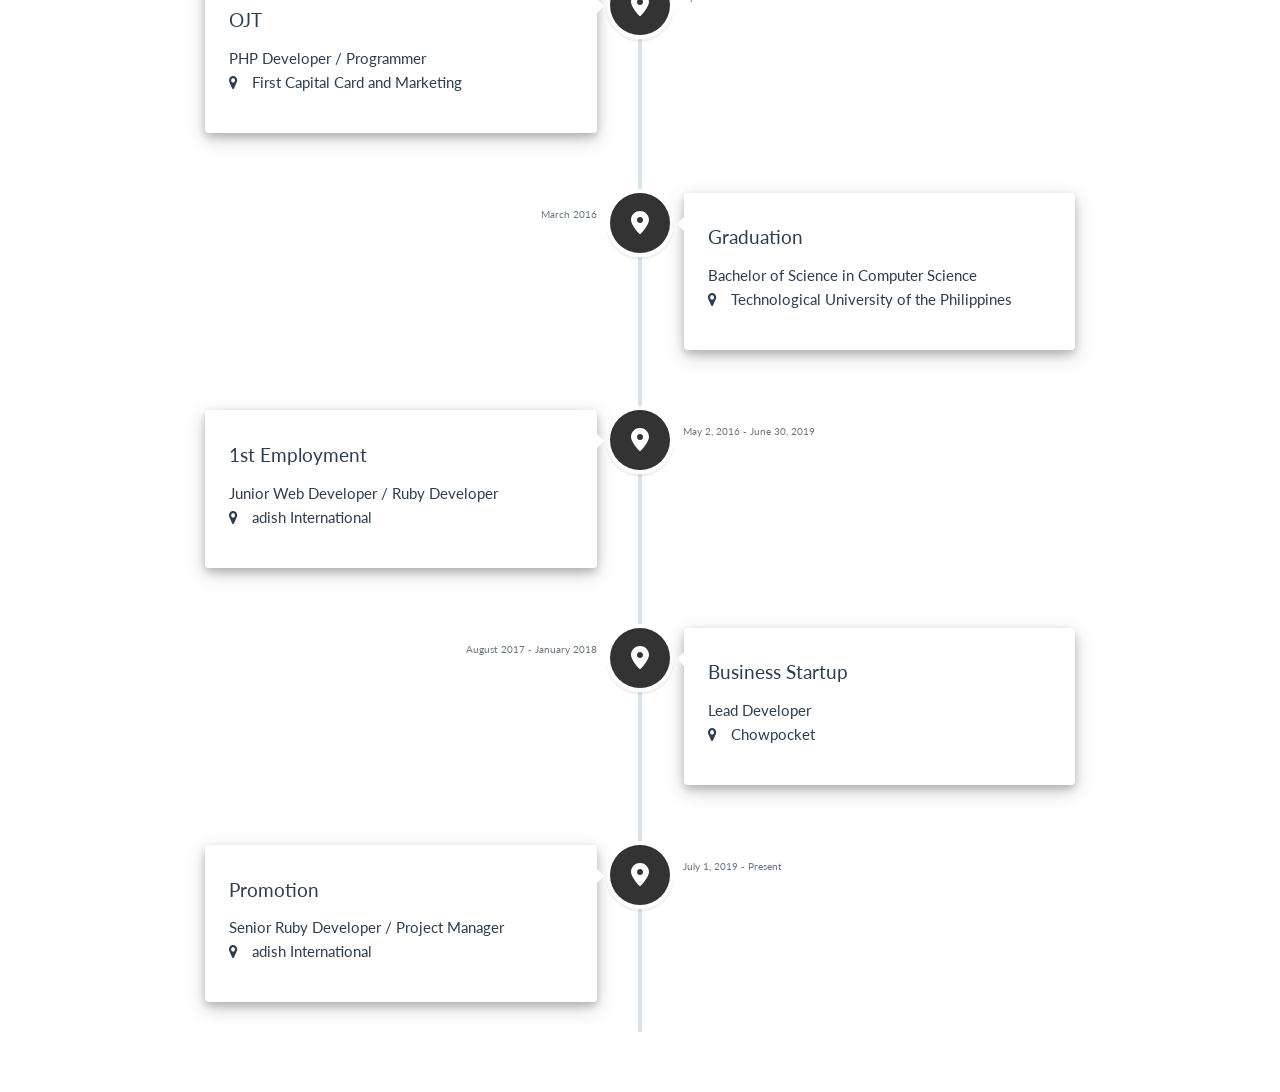
==== commit 2081a0cb: "updates info" ====
--- a/index.html
+++ b/index.html
@@ -56,13 +56,13 @@
                     <p><b>AGE</b></p>
                   </div>
                   <div class="col-sm-6">
-                    <p>24</p>
+                    <p>25</p>
                   </div>
                   <div class="col-sm-6">
                     <p><b>ADDRESS</b></p>
                   </div>
                   <div class="col-sm-6">
-                    <p>Caloocan City, Philippines</p>
+                    <p>Santa Cruz, Manila, Philippines</p>
                   </div>
                   <div class="col-sm-6">
                     <p><b>EMAIL</b></p>
@@ -74,7 +74,7 @@
                     <p><b>PHONE</b></p>
                   </div>
                   <div class="col-sm-6">
-                    <p>+63 905 667 1505</p>
+                    <p>+63 917 862 8185</p>
                   </div>
                 </div>
               </div>
@@ -125,10 +125,10 @@
             <div class="col-md-6">
               <div class="clearfix">
                 <div class="pull-left">Ruby & Ruby on Rails 5</div>
-                <div class="pull-right">80%</div>
-              </div>
-              <div class="progress">
-                <div class="progress-bar" style="width: 80%;"></div>
+                <div class="pull-right">90%</div>
+              </div>
+              <div class="progress">
+                <div class="progress-bar" style="width: 90%;"></div>
               </div>
             </div>
             <div class="col-md-6">
@@ -146,7 +146,7 @@
                 <div class="pull-right">75%</div>
               </div>
               <div class="progress">
-                <div class="progress-bar" style="width: 60%;"></div>
+                <div class="progress-bar" style="width: 75%;"></div>
               </div>
             </div>
             <div class="col-md-6">
@@ -160,7 +160,7 @@
             </div>
             <div class="col-md-6">
               <div class="clearfix">
-                <div class="pull-left">Java</div>
+                <div class="pull-left">React Native</div>
                 <div class="pull-right">50%</div>
               </div>
               <div class="progress">
@@ -169,11 +169,11 @@
             </div>
             <div class="col-md-6">
               <div class="clearfix">
-                <div class="pull-left">C++</div>
-                <div class="pull-right">50%</div>
-              </div>
-              <div class="progress">
-                <div class="progress-bar" style="width: 50%;"></div>
+                <div class="pull-left">Heroku</div>
+                <div class="pull-right">70%</div>
+              </div>
+              <div class="progress">
+                <div class="progress-bar" style="width: 70%;"></div>
               </div>
             </div>
           </div>
@@ -231,7 +231,7 @@
         			<h4>1st Employment</h4>
         			<p>Junior Web Developer / Ruby Developer<br>
               <i class="fa fa-map-marker" style="margin-right: 10px;"></i> adish International</p>
-        			<span class="cd-date">May 2, 2016 - Present</span>
+        			<span class="cd-date">May 2, 2016 - June 30, 2019</span>
         		</div> <!-- cd-timeline-content -->
         	</div> <!-- cd-timeline-block -->
 
@@ -247,6 +247,19 @@
         			<span class="cd-date">August 2017 - January 2018</span>
         		</div> <!-- cd-timeline-content -->
         	</div> <!-- cd-timeline-block -->
+
+          <div class="cd-timeline-block">
+        		<div class="cd-timeline-img" style="background-color: #333;">
+        			<img src="./img/cd-icon-location.svg" alt="Picture">
+        		</div> <!-- cd-timeline-img -->
+
+        		<div class="cd-timeline-content with-shadow">
+        			<h4>Promotion</h4>
+        			<p>Senior Ruby Developer / Project Manager<br>
+              <i class="fa fa-map-marker" style="margin-right: 10px;"></i> adish International</p>
+        			<span class="cd-date">July 1, 2019 - Present</span>
+        		</div> <!-- cd-timeline-content -->
+        	</div> <!-- cd-timeline-block -->
         </section>
       </div>
     </div>
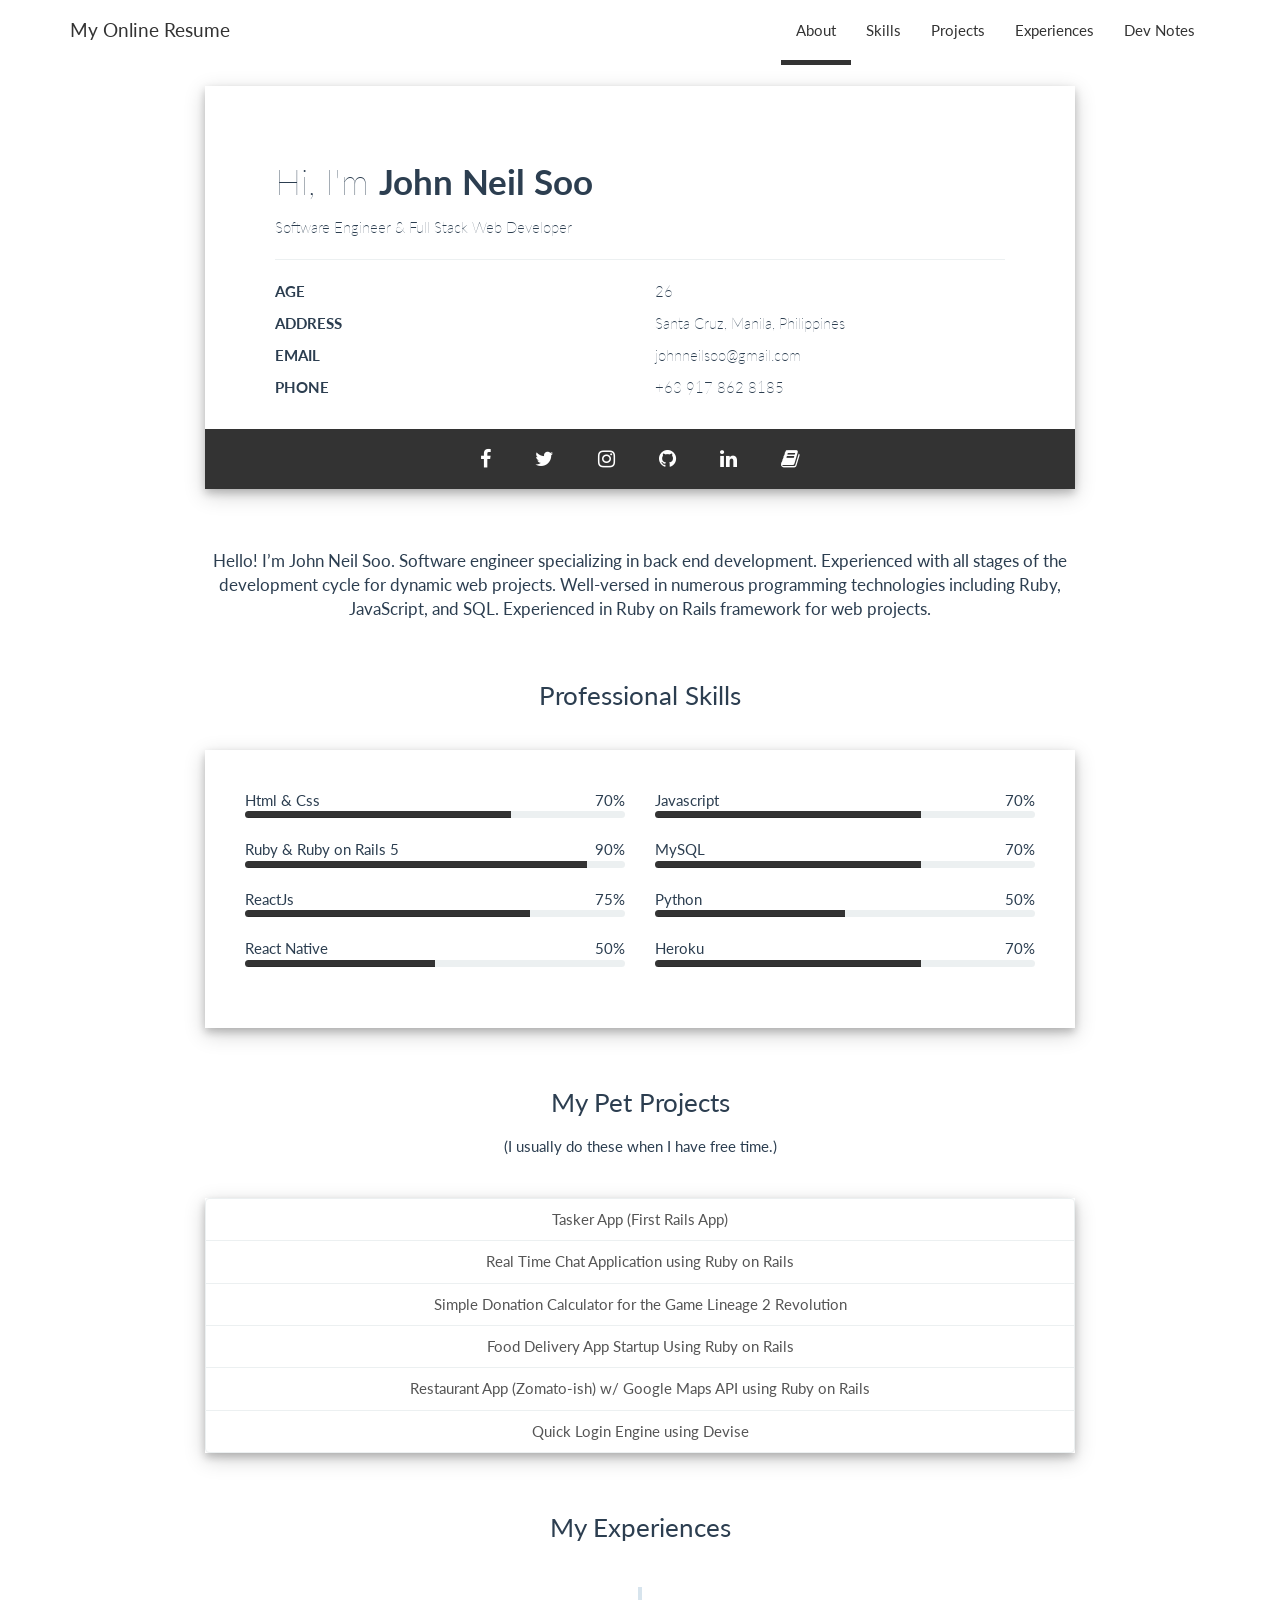
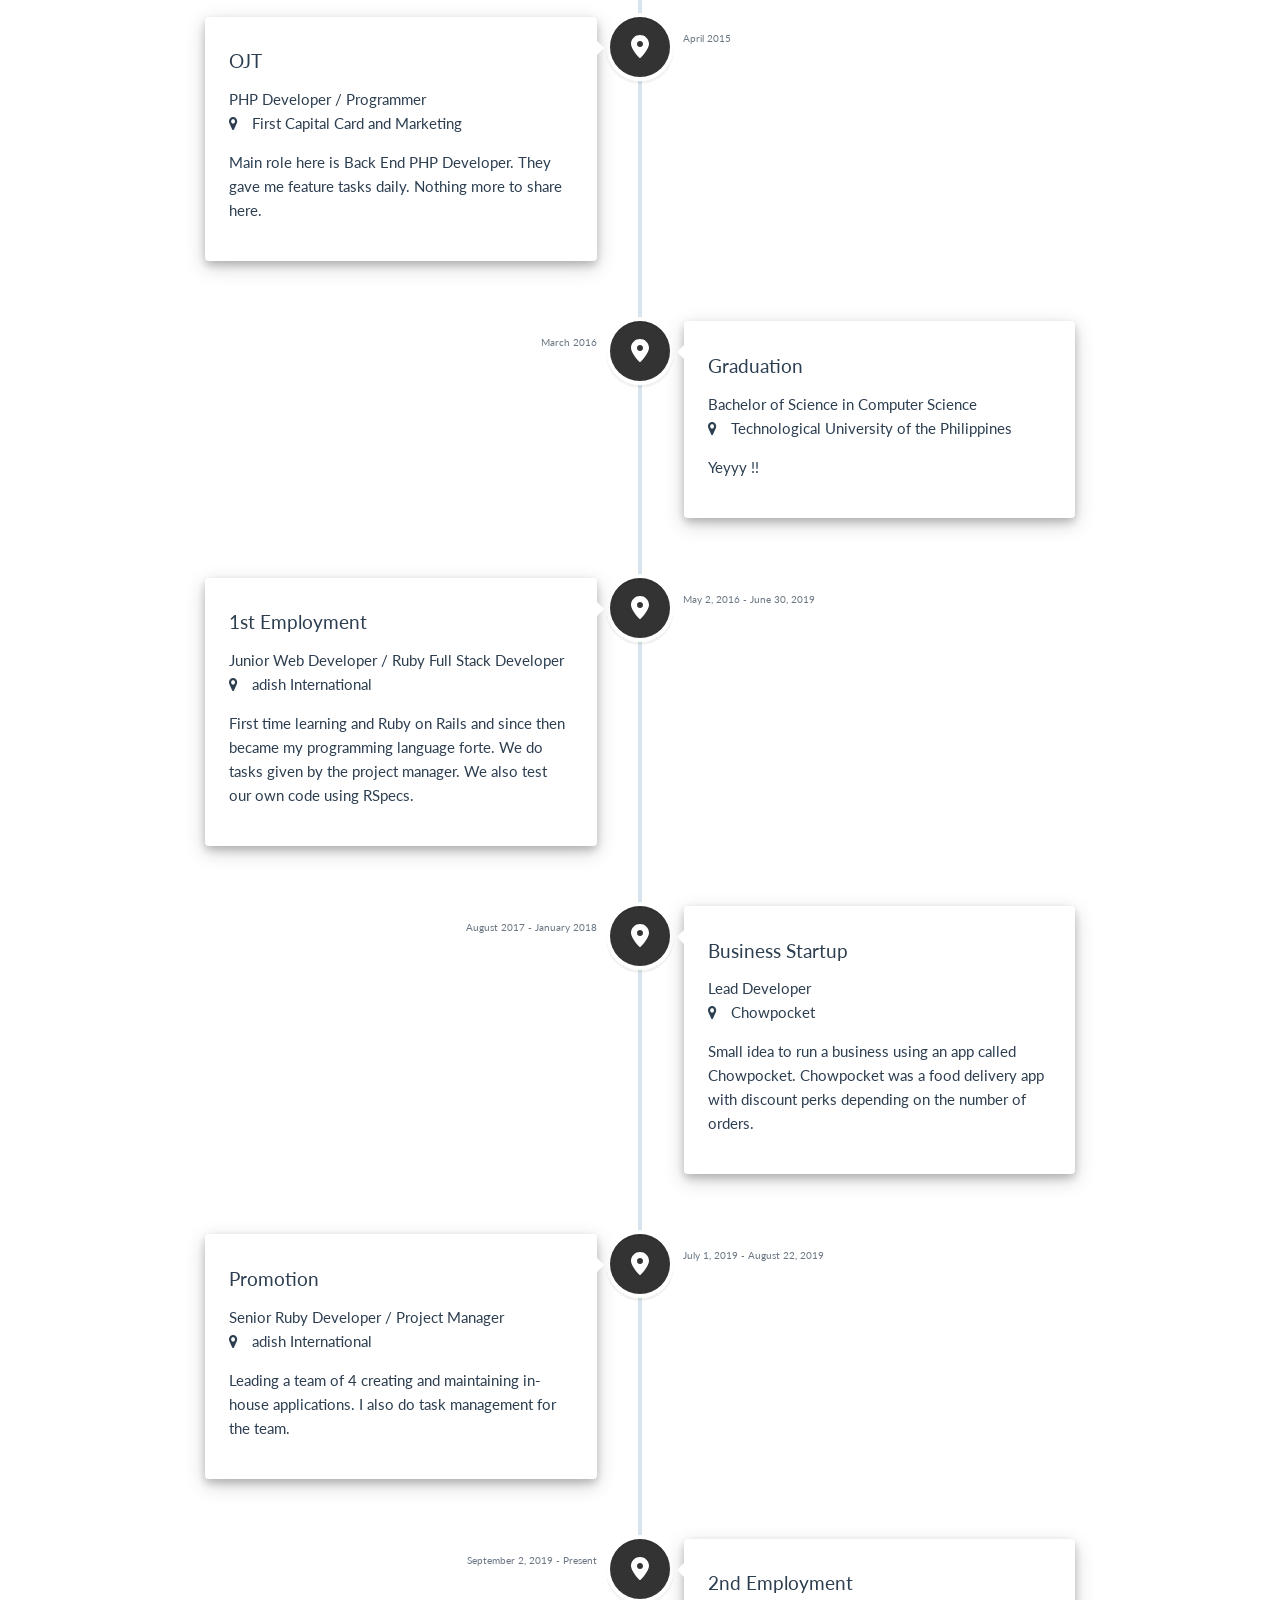
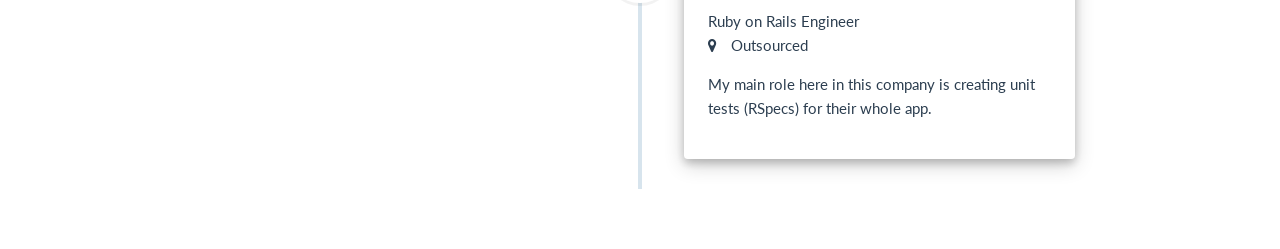
==== commit 566cb85d: "updates" ====
--- a/index.html
+++ b/index.html
@@ -24,7 +24,7 @@
             <span class="icon-bar"></span>
             <span class="icon-bar"></span>
           </button>
-          <a class="navbar-brand" href="#about">My Resume</a>
+          <a class="navbar-brand" href="#about">My Online Resume</a>
         </div>
 
         <div id="menu-center" class="collapse navbar-collapse">
@@ -56,7 +56,7 @@
                     <p><b>AGE</b></p>
                   </div>
                   <div class="col-sm-6">
-                    <p>25</p>
+                    <p>26</p>
                   </div>
                   <div class="col-sm-6">
                     <p><b>ADDRESS</b></p>
@@ -182,6 +182,7 @@
 
       <div id="projects">
         <h3 class="text-center title-bottom-margin">My Pet Projects</h3>
+        <p class='text-center' style='margin-top: -20px; margin-bottom: 40px;'>(I usually do these when I have free time.)</p>
 
         <div class="list-group with-shadow">
           <a href="https://simpletasker.herokuapp.com/"  target="_blank" class="list-group-item text-center">Tasker App (First Rails App)</a>
@@ -206,6 +207,7 @@
         			<p>PHP Developer / Programmer<br>
               <i class="fa fa-map-marker" style="margin-right: 10px;"></i> First Capital Card and Marketing</p>
         			<span class="cd-date">April 2015</span>
+              <p>Main role here is Back End PHP Developer. They gave me feature tasks daily. Nothing more to share here.</p>
         		</div> <!-- cd-timeline-content -->
         	</div> <!-- cd-timeline-block -->
 
@@ -219,6 +221,7 @@
         			<p>Bachelor of Science in Computer Science<br>
               <i class="fa fa-map-marker" style="margin-right: 10px;"></i> Technological University of the Philippines</p>
         			<span class="cd-date">March 2016</span>
+              <p>Yeyyy !!</p>
         		</div> <!-- cd-timeline-content -->
         	</div> <!-- cd-timeline-block -->
 
@@ -229,9 +232,10 @@
 
         		<div class="cd-timeline-content with-shadow">
         			<h4>1st Employment</h4>
-        			<p>Junior Web Developer / Ruby Developer<br>
+        			<p>Junior Web Developer / Ruby Full Stack Developer<br>
               <i class="fa fa-map-marker" style="margin-right: 10px;"></i> adish International</p>
         			<span class="cd-date">May 2, 2016 - June 30, 2019</span>
+              <p>First time learning and Ruby on Rails and since then became my programming language forte. We do tasks given by the project manager. We also test our own code using RSpecs.</p>
         		</div> <!-- cd-timeline-content -->
         	</div> <!-- cd-timeline-block -->
 
@@ -245,6 +249,7 @@
         			<p>Lead Developer<br>
               <i class="fa fa-map-marker" style="margin-right: 10px;"></i> Chowpocket</p>
         			<span class="cd-date">August 2017 - January 2018</span>
+              <p>Small idea to run a business using an app called Chowpocket. Chowpocket was a food delivery app with discount perks depending on the number of orders.</p>
         		</div> <!-- cd-timeline-content -->
         	</div> <!-- cd-timeline-block -->
 
@@ -257,7 +262,22 @@
         			<h4>Promotion</h4>
         			<p>Senior Ruby Developer / Project Manager<br>
               <i class="fa fa-map-marker" style="margin-right: 10px;"></i> adish International</p>
-        			<span class="cd-date">July 1, 2019 - Present</span>
+        			<span class="cd-date">July 1, 2019 - August 22, 2019</span>
+              <p>Leading a team of 4 creating and maintaining in-house applications. I also do task management for the team.</p>
+        		</div> <!-- cd-timeline-content -->
+        	</div> <!-- cd-timeline-block -->
+
+          <div class="cd-timeline-block">
+        		<div class="cd-timeline-img" style="background-color: #333;">
+        			<img src="./img/cd-icon-location.svg" alt="Picture">
+        		</div> <!-- cd-timeline-img -->
+
+        		<div class="cd-timeline-content with-shadow">
+        			<h4>2nd Employment</h4>
+        			<p>Ruby on Rails Engineer<br>
+              <i class="fa fa-map-marker" style="margin-right: 10px;"></i> Outsourced</p>
+        			<span class="cd-date">September 2, 2019 - Present</span>
+              <p>My main role here in this company is creating unit tests (RSpecs) for their whole app.</p>
         		</div> <!-- cd-timeline-content -->
         	</div> <!-- cd-timeline-block -->
         </section>
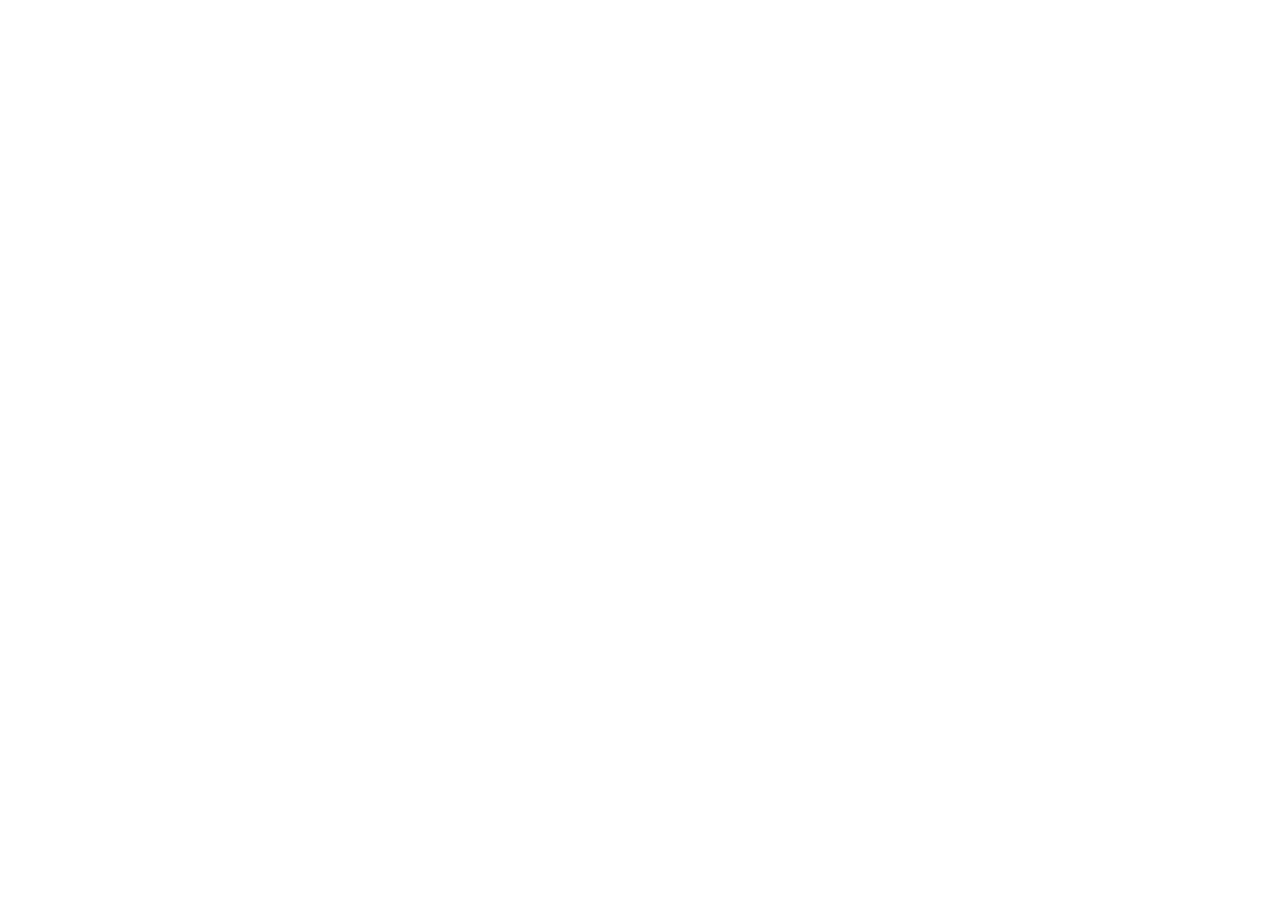
==== commit 5cb102cb: "index.html that redirects to notion site" ====
--- a/index.html
+++ b/index.html
@@ -1,288 +1,9 @@
 <!DOCTYPE html>
 <html>
-  <head>
-    <title>JN Soo</title>
-    <link rel="stylesheet" href="./css/bootstrap.css">
-    <link rel="stylesheet" href="./css/index.css">
-    <link rel="stylesheet" href="./css/style.css">
-    <link rel="stylesheet" href="./css/animate.css">
-    <link rel="stylesheet" href="./css/font-awesome.min.css">
-
-    <script src="https://ajax.googleapis.com/ajax/libs/jquery/3.1.1/jquery.min.js"></script>
-    <script src="./js/bootstrap.min.js"></script>
-    <script src="./js/main.js"></script>
-    <script src="./js/modernizr.js"></script>
-    <script src="./js/index.js"></script>
-  </head>
-  <body id="about">
-    <nav class="navbar navbar-default affix-top">
-      <div class="container">
-        <div class="navbar-header">
-          <button type="button" class="navbar-toggle collapsed" data-toggle="collapse" data-target="#bs-example-navbar-collapse-1">
-            <span class="sr-only">Toggle navigation</span>
-            <span class="icon-bar"></span>
-            <span class="icon-bar"></span>
-            <span class="icon-bar"></span>
-          </button>
-          <a class="navbar-brand" href="#about">My Online Resume</a>
-        </div>
-
-        <div id="menu-center" class="collapse navbar-collapse">
-          <ul class="nav navbar-nav navbar-right">
-            <li class="active"><a href="#about">About <span class="sr-only">(current)</span></a></li>
-            <li><a href="#skills">Skills</a></li>
-            <li><a href="#projects">Projects</a></li>
-            <li><a href="#experiences">Experiences</a></li>
-            <li><a href="./posts/my_notes.html">Dev Notes</a></li>
-          </ul>
-        </div>
-      </div>
-    </nav>
-
-    <div class="container container-body">
-      <div class="profile-card with-shadow">
-        <div class="profile-body">
-          <div class="row">
-            <div class="col-sm-12">
-              <div class="profile-info">
-                <div class="profile-title">
-                  <p>Hi, I'm <b>John Neil Soo</b></p>
-                </div>
-                Software Engineer & Full Stack Web Developer
-                <br>
-                <hr>
-                <div class="row">
-                  <div class="col-sm-6">
-                    <p><b>AGE</b></p>
-                  </div>
-                  <div class="col-sm-6">
-                    <p>26</p>
-                  </div>
-                  <div class="col-sm-6">
-                    <p><b>ADDRESS</b></p>
-                  </div>
-                  <div class="col-sm-6">
-                    <p>Santa Cruz, Manila, Philippines</p>
-                  </div>
-                  <div class="col-sm-6">
-                    <p><b>EMAIL</b></p>
-                  </div>
-                  <div class="col-sm-6">
-                    <p>johnneilsoo@gmail.com</p>
-                  </div>
-                  <div class="col-sm-6">
-                    <p><b>PHONE</b></p>
-                  </div>
-                  <div class="col-sm-6">
-                    <p>+63 917 862 8185</p>
-                  </div>
-                </div>
-              </div>
-            </div>
-
-          </div>
-        </div>
-
-        <div class="profile-card-footer">
-          <div class="text-center profile-icons">
-            <a href="https://www.facebook.com/jnsoo14" target="_blank" data-toggle='tooltip' title='Facebook' data-placement='bottom'><i class="fa fa-facebook"></i></a>
-            <a href="https://twitter.com/Soosage" target="_blank" data-toggle='tooltip' title='Twitter' data-placement='bottom'><i class="fa fa-twitter"></i></a>
-            <a href="https://www.instagram.com/jnsoo/" target="_blank" data-toggle='tooltip' title='Instagram' data-placement='bottom'><i class="fa fa-instagram"></i></a>
-            <a href="https://github.com/jnsoo123" target="_blank" data-toggle='tooltip' title='Github' data-placement='bottom'><i class="fa fa-github"></i></a>
-            <a href="https://www.linkedin.com/in/john-neil-soo-462283141/" target="_blank" data-toggle='tooltip' title='Linkedin' data-placement='bottom'><i class="fa fa-linkedin"></i></a>
-            <a href="https://docs.google.com/document/d/1yaDJ1SK5xL2ByjGnhY2Q4fJQujVkq-oKQQRE0r4X5lg/edit?usp=sharing" target="_blank" data-toggle='tooltip' title='Online Resume' data-placement='bottom'><i class="fa fa-book"></i></a>
-          </div>
-        </div>
-      </div>
-
-      <div class="profile-description">
-        <p>Hello! I’m John Neil Soo. Software engineer specializing in back end development. Experienced with all stages of the development cycle for dynamic web projects. Well-versed in numerous programming technologies including Ruby, JavaScript, and SQL. Experienced in Ruby on Rails framework for web projects. </p>
-      </div>
-
-      <div id="skills">
-        <h3 class="text-center title-bottom-margin">Professional Skills</h3>
-
-        <div class="professional-skills with-shadow">
-          <div class="row">
-            <div class="col-md-6">
-              <div class="clearfix">
-                <div class="pull-left">Html & Css</div>
-                <div class="pull-right">70%</div>
-              </div>
-              <div class="progress">
-                <div class="progress-bar" style="width: 70%;"></div>
-              </div>
-            </div>
-            <div class="col-md-6">
-              <div class="clearfix">
-                <div class="pull-left">Javascript</div>
-                <div class="pull-right">70%</div>
-              </div>
-              <div class="progress">
-                <div class="progress-bar" style="width: 70%;"></div>
-              </div>
-            </div>
-            <div class="col-md-6">
-              <div class="clearfix">
-                <div class="pull-left">Ruby & Ruby on Rails 5</div>
-                <div class="pull-right">90%</div>
-              </div>
-              <div class="progress">
-                <div class="progress-bar" style="width: 90%;"></div>
-              </div>
-            </div>
-            <div class="col-md-6">
-              <div class="clearfix">
-                <div class="pull-left">MySQL</div>
-                <div class="pull-right">70%</div>
-              </div>
-              <div class="progress">
-                <div class="progress-bar" style="width: 70%;"></div>
-              </div>
-            </div>
-            <div class="col-md-6">
-              <div class="clearfix">
-                <div class="pull-left">ReactJs</div>
-                <div class="pull-right">75%</div>
-              </div>
-              <div class="progress">
-                <div class="progress-bar" style="width: 75%;"></div>
-              </div>
-            </div>
-            <div class="col-md-6">
-              <div class="clearfix">
-                <div class="pull-left">Python</div>
-                <div class="pull-right">50%</div>
-              </div>
-              <div class="progress">
-                <div class="progress-bar" style="width: 50%;"></div>
-              </div>
-            </div>
-            <div class="col-md-6">
-              <div class="clearfix">
-                <div class="pull-left">React Native</div>
-                <div class="pull-right">50%</div>
-              </div>
-              <div class="progress">
-                <div class="progress-bar" style="width: 50%;"></div>
-              </div>
-            </div>
-            <div class="col-md-6">
-              <div class="clearfix">
-                <div class="pull-left">Heroku</div>
-                <div class="pull-right">70%</div>
-              </div>
-              <div class="progress">
-                <div class="progress-bar" style="width: 70%;"></div>
-              </div>
-            </div>
-          </div>
-        </div>
-      </div>
-
-      <div id="projects">
-        <h3 class="text-center title-bottom-margin">My Pet Projects</h3>
-        <p class='text-center' style='margin-top: -20px; margin-bottom: 40px;'>(I usually do these when I have free time.)</p>
-
-        <div class="list-group with-shadow">
-          <a href="https://simpletasker.herokuapp.com/"  target="_blank" class="list-group-item text-center">Tasker App (First Rails App)</a>
-          <a href="https://chatawesome.herokuapp.com"  target="_blank" class="list-group-item text-center">Real Time Chat Application using Ruby on Rails</a>
-          <a href='https://github.com/jnsoo123/donation_calculator' target='_blank' class='list-group-item text-center'>Simple Donation Calculator for the Game Lineage 2 Revolution</a>
-          <a href="https://chowpocket.herokuapp.com"  target="_blank" class="list-group-item text-center">Food Delivery App Startup Using Ruby on Rails</a>
-          <a href="https://github.com/jnsoo123/restaurant_app"  target="_blank" class="list-group-item text-center">Restaurant App (Zomato-ish) w/ Google Maps API using Ruby on Rails</a>
-          <a href='https://github.com/jnsoo123/quick_login/' target='_blank' class='list-group-item text-center'>Quick Login Engine using Devise</a>
-        </div>
-      </div>
-
-      <div id="experiences">
-        <h3 class="text-center title-bottom-margin">My Experiences</h3>
-        <section id="cd-timeline">
-        	<div class="cd-timeline-block">
-        		<div class="cd-timeline-img" style="background-color: #333;">
-        			<img src="./img/cd-icon-location.svg" alt="Picture">
-        		</div> <!-- cd-timeline-img -->
-
-        		<div class="cd-timeline-content with-shadow">
-        			<h4>OJT</h4>
-        			<p>PHP Developer / Programmer<br>
-              <i class="fa fa-map-marker" style="margin-right: 10px;"></i> First Capital Card and Marketing</p>
-        			<span class="cd-date">April 2015</span>
-              <p>Main role here is Back End PHP Developer. They gave me feature tasks daily. Nothing more to share here.</p>
-        		</div> <!-- cd-timeline-content -->
-        	</div> <!-- cd-timeline-block -->
-
-          <div class="cd-timeline-block">
-        		<div class="cd-timeline-img" style="background-color: #333;">
-        			<img src="./img/cd-icon-location.svg" alt="Picture">
-        		</div> <!-- cd-timeline-img -->
-
-        		<div class="cd-timeline-content with-shadow">
-        			<h4>Graduation</h4>
-        			<p>Bachelor of Science in Computer Science<br>
-              <i class="fa fa-map-marker" style="margin-right: 10px;"></i> Technological University of the Philippines</p>
-        			<span class="cd-date">March 2016</span>
-              <p>Yeyyy !!</p>
-        		</div> <!-- cd-timeline-content -->
-        	</div> <!-- cd-timeline-block -->
-
-          <div class="cd-timeline-block">
-        		<div class="cd-timeline-img" style="background-color: #333;">
-        			<img src="./img/cd-icon-location.svg" alt="Picture">
-        		</div> <!-- cd-timeline-img -->
-
-        		<div class="cd-timeline-content with-shadow">
-        			<h4>1st Employment</h4>
-        			<p>Junior Web Developer / Ruby Full Stack Developer<br>
-              <i class="fa fa-map-marker" style="margin-right: 10px;"></i> adish International</p>
-        			<span class="cd-date">May 2, 2016 - June 30, 2019</span>
-              <p>First time learning and Ruby on Rails and since then became my programming language forte. We do tasks given by the project manager. We also test our own code using RSpecs.</p>
-        		</div> <!-- cd-timeline-content -->
-        	</div> <!-- cd-timeline-block -->
-
-          <div class="cd-timeline-block">
-        		<div class="cd-timeline-img" style="background-color: #333;">
-        			<img src="./img/cd-icon-location.svg" alt="Picture">
-        		</div> <!-- cd-timeline-img -->
-
-        		<div class="cd-timeline-content with-shadow">
-        			<h4>Business Startup</h4>
-        			<p>Lead Developer<br>
-              <i class="fa fa-map-marker" style="margin-right: 10px;"></i> Chowpocket</p>
-        			<span class="cd-date">August 2017 - January 2018</span>
-              <p>Small idea to run a business using an app called Chowpocket. Chowpocket was a food delivery app with discount perks depending on the number of orders.</p>
-        		</div> <!-- cd-timeline-content -->
-        	</div> <!-- cd-timeline-block -->
-
-          <div class="cd-timeline-block">
-        		<div class="cd-timeline-img" style="background-color: #333;">
-        			<img src="./img/cd-icon-location.svg" alt="Picture">
-        		</div> <!-- cd-timeline-img -->
-
-        		<div class="cd-timeline-content with-shadow">
-        			<h4>Promotion</h4>
-        			<p>Senior Ruby Developer / Project Manager<br>
-              <i class="fa fa-map-marker" style="margin-right: 10px;"></i> adish International</p>
-        			<span class="cd-date">July 1, 2019 - August 22, 2019</span>
-              <p>Leading a team of 4 creating and maintaining in-house applications. I also do task management for the team.</p>
-        		</div> <!-- cd-timeline-content -->
-        	</div> <!-- cd-timeline-block -->
-
-          <div class="cd-timeline-block">
-        		<div class="cd-timeline-img" style="background-color: #333;">
-        			<img src="./img/cd-icon-location.svg" alt="Picture">
-        		</div> <!-- cd-timeline-img -->
-
-        		<div class="cd-timeline-content with-shadow">
-        			<h4>2nd Employment</h4>
-        			<p>Ruby on Rails Engineer<br>
-              <i class="fa fa-map-marker" style="margin-right: 10px;"></i> Outsourced</p>
-        			<span class="cd-date">September 2, 2019 - Present</span>
-              <p>My main role here in this company is creating unit tests (RSpecs) for their whole app.</p>
-        		</div> <!-- cd-timeline-content -->
-        	</div> <!-- cd-timeline-block -->
-        </section>
-      </div>
-    </div>
-
-  </body>
+<head>
+    <meta http-equiv="refresh" content="0; URL='https://sturdy-sawfish-858.notion.site/Hi-I-m-John-Neil-Soo-b88dcc931bd8472dbc0d4a7f2e8fd08a'" />
+</head>
+<body>
+    <p>If you are not redirected automatically, follow this <a href="https://sturdy-sawfish-858.notion.site/Hi-I-m-John-Neil-Soo-b88dcc931bd8472dbc0d4a7f2e8fd08a">link</a>.</p>
+</body>
 </html>
